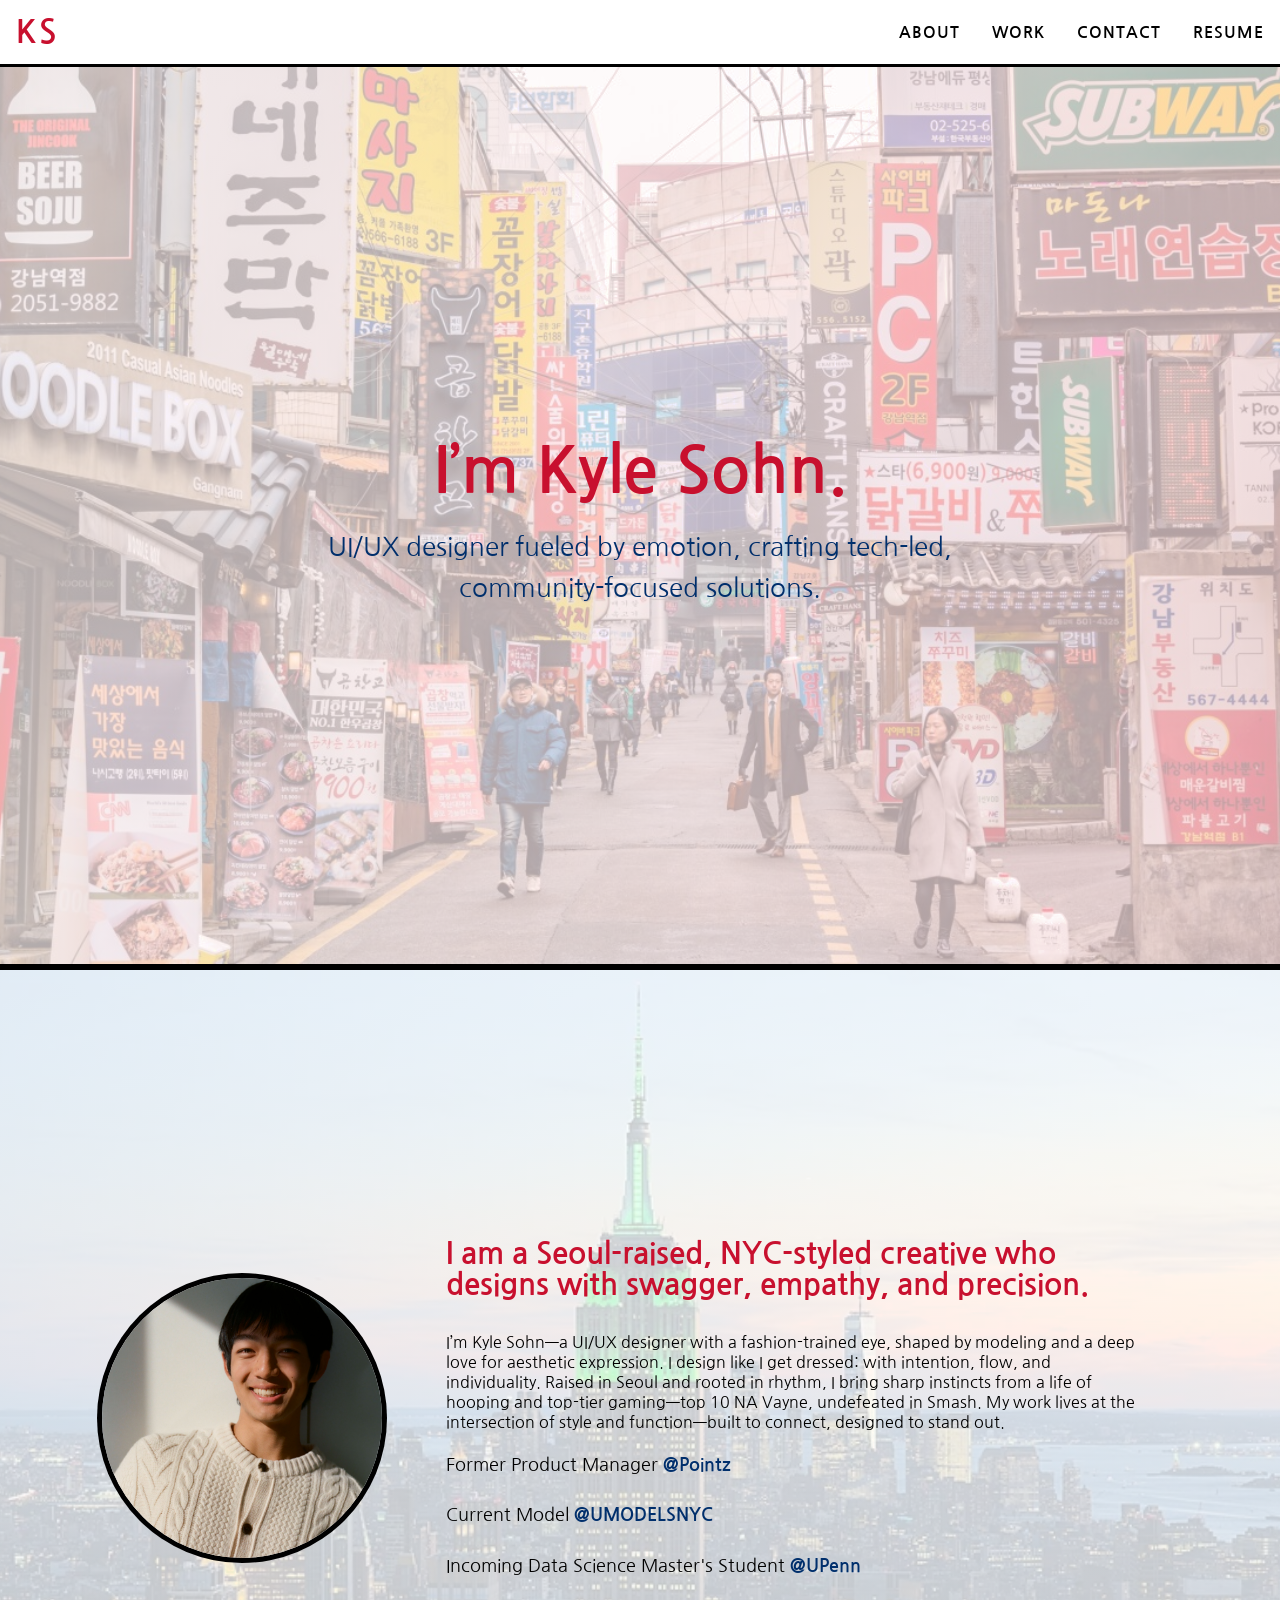
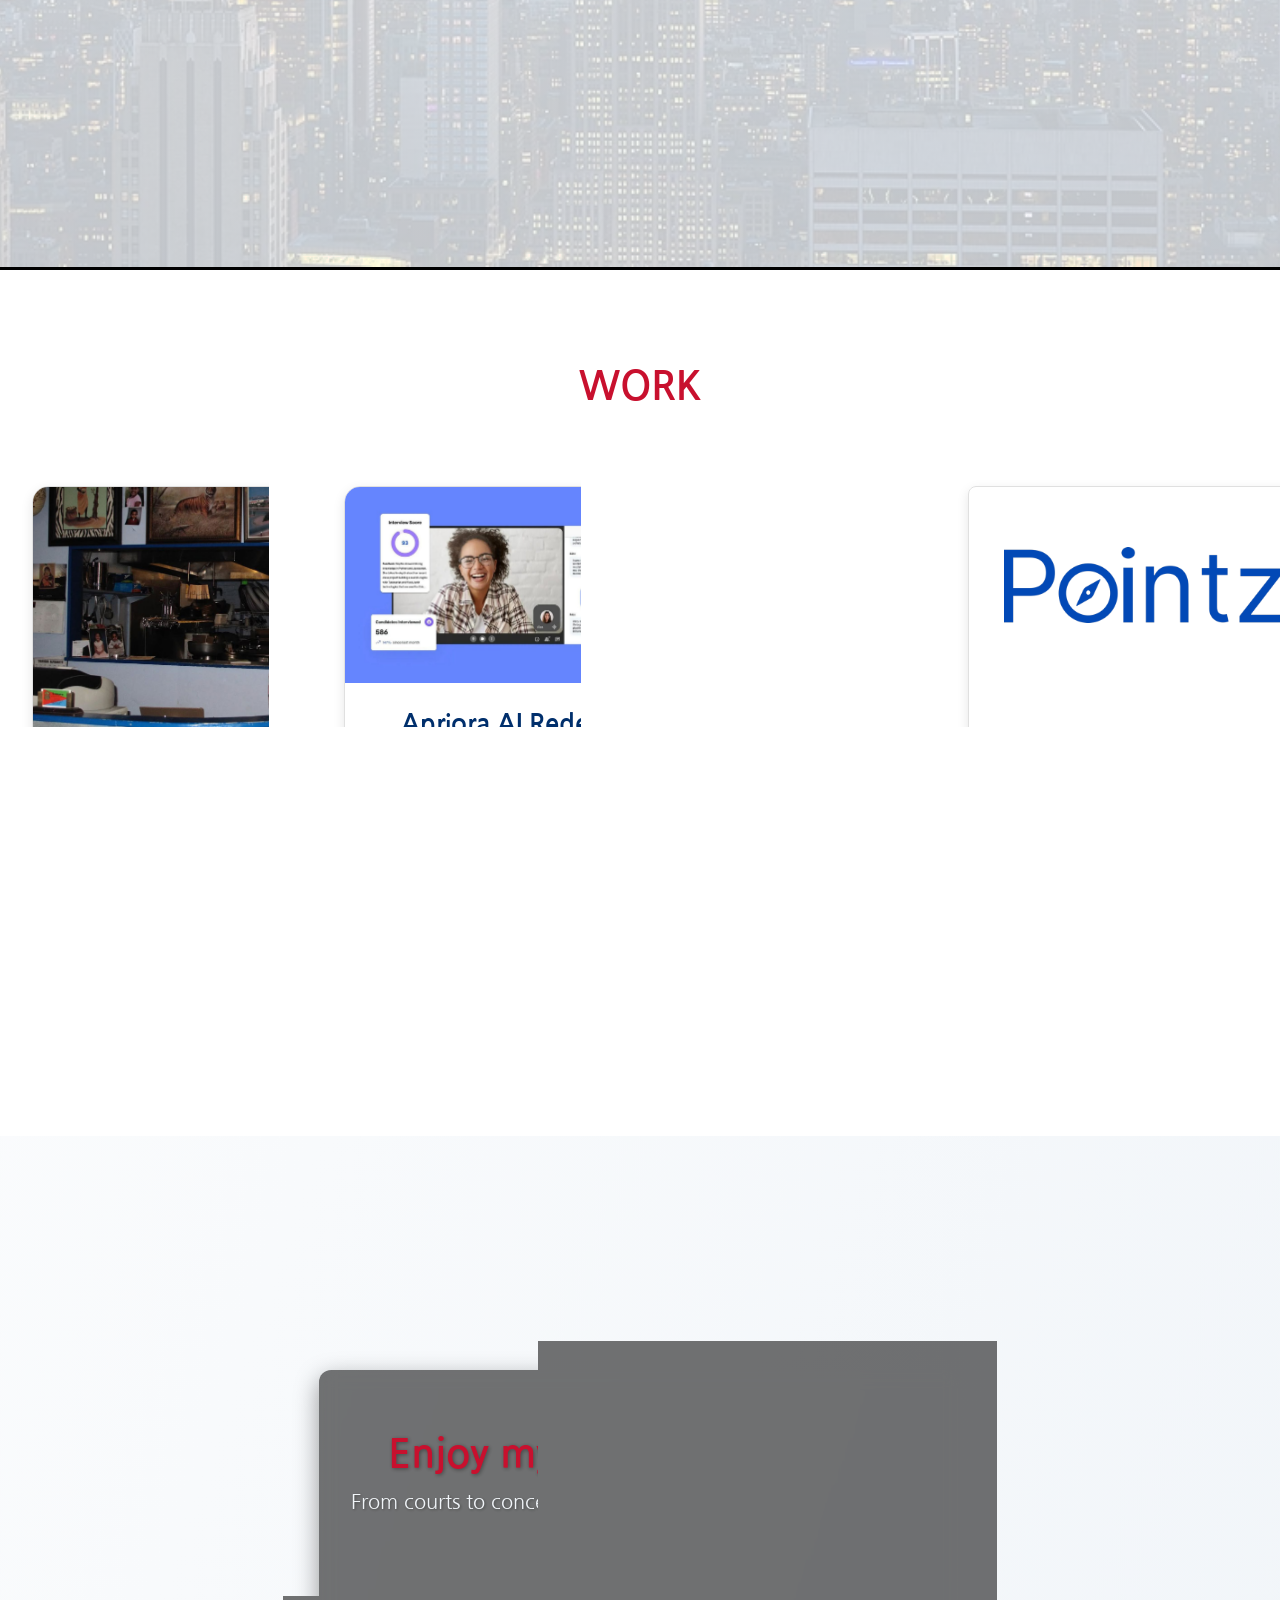
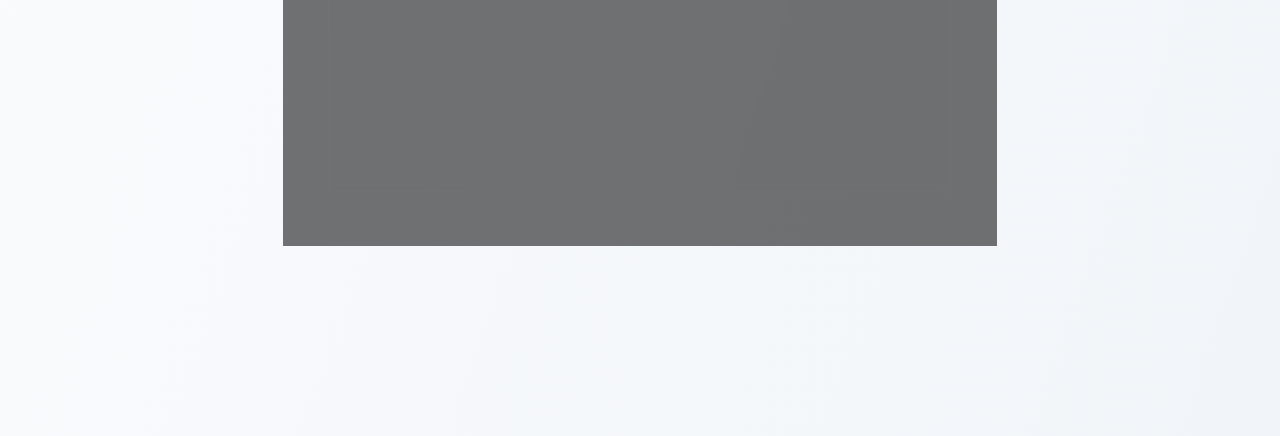
==== index.html @ 22156ba9 "Add files via upload" ====
<!DOCTYPE html>
<html lang="en">
<head>
  <meta charset="UTF-8" />
  <meta name="viewport" content="width=device-width, initial-scale=1.0"/>
  <title>Kyle Sohn Portfolio</title>
  <link href="https://fonts.googleapis.com/css2?family=Nanum+Gothic&display=swap" rel="stylesheet">
  <style>
    * {
      box-sizing: border-box;
      margin: 0;
      padding: 0;
    }

    body {
      font-family: 'Nanum Gothic', sans-serif;
      background: linear-gradient(to bottom right, #ffffff, #f1f5f9);
      color: #000;
      overflow-x: hidden;
    }

    html {
      scroll-behavior: smooth;
      scroll-snap-type: y proximity;
    }

    .hero, .bio {
      min-height: 100vh;
      scroll-snap-align: start;
    }

    .navbar {
      display: flex;
      justify-content: space-between;
      align-items: center;
      padding: 1rem;
      font-weight: bold;
      background: white;
      border-bottom: 3px solid black;
      position: sticky;
      top: 0;
      z-index: 10;
    }

    .nav-links {
      display: flex;
      flex-wrap: wrap;
      justify-content: flex-end;
    }

    .nav-links a {
      position: relative;
      margin-left: 2rem;
      text-decoration: none;
      color: black;
      font-size: 1rem;
      text-transform: uppercase;
      letter-spacing: 1px;
    }

.project-container {
  display: grid;
  grid-template-columns: repeat(auto-fit, minmax(250px, 1fr));
  gap: 2rem;
}


.project-card {
  width: 350px; 
}


    .nav-links a::after {
      content: "";
      position: absolute;
      left: 0;
      bottom: -4px;
      width: 0%;
      height: 2px;
      background: #c8102e;
      transition: width 0.3s ease;
    }

    .nav-links a:hover::after {
      width: 100%;
    }

.logo {
  font-size: 2rem;
  letter-spacing: 2px;
  color: #c8102e;
  text-decoration: none;
  position: relative;
}


.logo::after {
  content: "";
  position: absolute;
  left: 0;
  bottom: -4px;
  width: 0%;
  height: 2px;
  background: #c8102e;
  transition: width 0.3s ease;
}

.logo:hover::after {
  width: 100%;
}


    .hero {
      background: linear-gradient(to right, rgba(255,245,245,0.7), rgba(255,228,230,0.7)), url("homepage/seoul.jpeg") center/cover no-repeat;
      background-blend-mode: lighten;
      padding: 6rem 2rem 5rem;
      display: flex;
      justify-content: center;
      align-items: center;
      flex-direction: column;
      text-align: center;
      border-bottom: 3px solid #000;
    }

    .intro-text {
      max-width: 720px;
      animation: fadeInUp 1s ease forwards;
    }

    .intro-text h1 {
      font-size: 4rem;
      margin-bottom: 1.5rem;
      color: #c8102e;
      opacity: 0;
      animation: fadeIn 1s ease forwards;
    }

    .tagline {
      font-size: 1.6rem;
      line-height: 1.6;
      color: #002f6c;
      opacity: 0;
      animation: fadeIn 1.5s ease forwards;
      animation-delay: 0.5s;
      max-width: 800px;
      margin: 0 auto;
      text-align: center;
    }

    .bio {
      display: flex;
      align-items: center;
      justify-content: center;
      padding: 10rem 2rem;
      background: linear-gradient(to bottom, rgba(255,255,255,0.8), rgba(240,244,248,0.8)), url("homepage/nyc.jpg") center/cover no-repeat;
      background-blend-mode: lighten;
      border-top: 3px solid #000;
    }

    .about-container {
      display: flex;
      align-items: center;
      justify-content: flex-start;
      gap: 4rem;
      max-width: 1200px;
      margin-left: -2rem;
      flex-wrap: wrap;
    }

    .profile-photo {
      background: url("profilephoto.jpg") center/cover no-repeat;
      border-radius: 50%;
      width: 280px;
      height: 280px;
      box-shadow: 0 0 0 5px black;
      animation: float 3s ease-in-out infinite;
      flex-shrink: 0;
    }

    .about-text {
      max-width: 700px;
      flex: 1;
    }

    .subtitle {
      font-size: 1.9rem;
      font-weight: bold;
      margin-bottom: 2rem;
    }

    .bio-blurb {
      font-size: 1.15rem;
      line-height: 1.85;
      text-align: left;
    }

    .links {
      background: #0f172a;
      color: white;
      display: flex;
      gap: 3rem;
      padding: 3rem;
      font-weight: bold;
      justify-content: center;
      flex-wrap: wrap;
      font-size: 1rem;
      border-top: 4px solid #c8102e;
    }

    .links a {
      position: relative;
      color: #f1f5f9;
      text-decoration: none;
    }

    .links a::after {
      content: "";
      position: absolute;
      left: 0;
      bottom: -4px;
      width: 0%;
      height: 2px;
      background: #c8102e;
      transition: width 0.3s ease;
    }

    .links a:hover::after {
      width: 100%;
    }

.resume-section {
  padding: 5rem 2rem;
  background: #f7f9fc;
  border-top: 3px solid #c8102e;
  text-align: center;
}

.resume-container {
  display: flex;
  flex-direction: column;
  align-items: center;
  gap: 1.5rem;
  margin-top: 2rem;
}

.resume-preview {
  width: 90%;
  max-width: 800px;
  height: 900px;
  border: 2px solid #002f6c;
  border-radius: 8px;
  box-shadow: 0 4px 12px rgba(0,0,0,0.1);
}

.resume-download {
  background: #002f6c;
  color: white;
  font-weight: bold;
  padding: 0.75rem 1.5rem;
  border-radius: 6px;
  text-decoration: none;
  font-size: 1rem;
  box-shadow: 0 4px 10px rgba(0,0,0,0.1);
  transition: background 0.3s ease, transform 0.2s ease;
}

.resume-download:hover {
  background: #004080;
  transform: scale(1.05);
  cursor: pointer;
}

    .resume-section h2 {
      font-size: 2rem;
      margin-bottom: 2rem;
      color: #c8102e;
    }

    .resume-embed {
      width: 90%;
      height: 800px;
      border: none;
      box-shadow: 0 4px 8px rgba(0,0,0,0.1);
    }

    .work-section {
      padding: 5rem 2rem;
      background: #fff;
      border-top: 3px solid black;
      text-align: center;
    }

    .work-section h2 {
      font-size: 2.5rem;
      color: #c8102e;
      margin-bottom: 3rem;
    }

.project-card {
  max-width: 350px;
  margin: 2rem auto;
  background: #ffffffcc; 
  border-radius: 16px;
  overflow: hidden;
  box-shadow: 0 4px 12px rgba(0, 0, 0, 0.1);
  transition: transform 0.3s ease, box-shadow 0.3s ease;
  backdrop-filter: blur(10px);
  border: 1px solid #e0e0e0;
}

.project-card:hover {
  transform: scale(1.05);
  box-shadow: 0 12px 24px rgba(0, 0, 0, 0.2);
}

.project-card a {
  display: block;
  color: inherit;
  text-decoration: none;
}

.project-card img {
  width: 100%;
  height: auto;
  display: block;
}

.project-card .project-content {
  padding: 1.75rem 1.5rem;
  text-align: center;
}

.project-card h3 {
  font-size: 1.6rem;
  color: #002f6c;
  margin-bottom: 1rem;
  font-weight: 700;
}

.project-card p {
  font-size: 1.05rem;
  color: #333;
  line-height: 1.6;
}

    @media (max-width: 768px) {
      .navbar {
        flex-direction: column;
        align-items: center;
      }

      .nav-links {
        flex-direction: column;
        align-items: center;
        gap: 1rem;
        margin-top: 1rem;
      }

      .nav-links a {
        margin: 0;
      }

      .intro-text h1 {
        font-size: 2.75rem;
      }

      .tagline {
        font-size: 1.2rem;
      }

      .about-container {
        flex-direction: column;
        align-items: center;
        padding: 2rem;
      }

      .profile-photo {
        margin-bottom: 2rem;
      }

      .about-text, .subtitle, .bio-blurb {
        text-align: center;
      }
    }

    @keyframes fadeIn {
      to { opacity: 1; }
    }

    @keyframes fadeInUp {
      from { opacity: 0; transform: translateY(20px); }
      to { opacity: 1; transform: translateY(0); }
    }

    @keyframes float {
      0%, 100% { transform: translateY(0); }
      50% { transform: translateY(-10px); }
    }

    html {
  scroll-padding-top: 100px;
}

.work-section, .resume-section {
  padding-top: 6rem;
}

.contact-section {
  position: relative;
  height: 100vh;
  overflow: hidden;
  display: flex;
  align-items: center;
  justify-content: center;
}

.contact-bg {
  position: absolute;
  width: 100%;
  height: 100%;
  object-fit: cover;
  z-index: 0;
  filter: blur(10px) brightness(0.4) saturate(1.10);
  transform: scale(1.05);
}

.contact-overlay {
  background: rgba(0, 0, 0, 0.55); 
  padding: 4rem 2rem;
  text-align: center;
  color: white;
  backdrop-filter: blur(8px);
  border-radius: 12px;
  max-width: 900px;
  margin: auto;
  box-shadow: 0 8px 24px rgba(0,0,0,0.4);
}

.contact-overlay h2 {
  color: #c8102e;
  font-size: 2.5rem;
  margin-bottom: 1rem;
  text-shadow: 1px 1px 4px rgba(0, 0, 0, 0.4);
}

.contact-overlay p {
  font-size: 1.25rem;
  color: #f1f5f9;
  margin-bottom: 2rem;
  text-shadow: 1px 1px 3px rgba(0, 0, 0, 0.4);
}

.contact-icons {
  display: flex;
  justify-content: center;
  gap: 2rem;
  margin-top: 1rem;
}

.contact-icons a img {
  width: 40px;
  height: 40px;
  filter: drop-shadow(0 2px 3px rgba(0, 0, 0, 0.6));
  transition: transform 0.3s ease;
}

.contact-icons a img:hover {
  transform: scale(1.15);
}
  </style>
</head>
<body>

  <nav class="navbar">
    <a href="index.html" class="logo">KS</a>
    <div class="nav-links">
      <a href="index.html#about">ABOUT</a>
      <a href="index.html#work">WORK</a>
      <a href="index.html#contact">CONTACT</a>
      <a href="Sohn_Kyle_Resume.pdf" download>RESUME</a>
    </div>
  </nav>

  <section class="hero">
    <div class="intro-text">
      <h1>I’m Kyle Sohn.</h1>
      <p class="tagline">UI/UX designer fueled by emotion, crafting tech-led, community-focused solutions.</p>
    </div>
  </section>

  <section class="bio" id="about">
    <div class="about-container">
      <div class="profile-photo"></div>
      <div class="about-text">
<p class="subtitle" style="color: #c8102e;">
  I am a Seoul-raised, NYC-styled creative who designs with swagger, empathy, and precision.
</p>
        <p class="bio-blurb">
          <p tabindex="0" style="outline: none;"></p>
          I’m Kyle Sohn—a UI/UX designer with a fashion-trained eye, shaped by modeling and a deep love for aesthetic expression. I design like I get dressed: with intention, flow, and individuality. Raised in Seoul and rooted in rhythm, I bring sharp instincts from a life of hooping and top-tier gaming—top 10 NA Vayne, undefeated in Smash. My work lives at the intersection of style and function—built to connect, designed to stand out.
        </p>
<p class="bio-blurb" style="margin: 1rem 0;">Former Product Manager <strong style="color:#002f6c;">@Pointz</strong></p>
<p class="bio-blurb" style="margin: 1rem 0;">Current Model <strong style="color:#002f6c;">@UMODELSNYC</strong></p>
<p class="bio-blurb" style="margin: 1rem 0;">Incoming Data Science Master's Student <strong style="color:#002f6c;">@UPenn</strong></p>
      </div>
    </div>
  </section>

<section class="work-section" id="work">
  <h2>WORK</h2>

  <div class="project-container">
    <div class="project-card">
      <a href="responsiveredesign.html" target="_blank">
        <img src="responsiveredesign/Asmara Restaurant.jpg" alt="Nahum's Mom's Restaurant Website Redesign">
        <div class="project-content">
          <h3>Asmara Restaurant Redesign</h3>
          <p>A warm, responsive redesign of a local family-owned restaurant's website with accessibility and storytelling at the core.</p>
        </div>
      </a>
    </div>

    <div class="project-card">
      <a href="iterativeredesignfinalportfol.html" target="_blank">
        <img src="apriora-redesign-main/apriorabackground.jpg" alt="Apriora AI Redesign Case Study">
        <div class="project-content">
          <h3>Apriora AI Redesign</h3>
          <p>A modern, recruiter-focused redesign of an AI interview platform, blending clarity, trust, and emotional warmth through thoughtful iteration.</p>
        </div>
      </a>
    </div>

    <div class="project-card">
      <a href="usermindscapes.html" target="_blank">
        <img src="personasandstoryboarding/cutecartoon.jpg" alt="User Mindscapes">
        <div class="project-content">
          <h3>User Mindscapes</h3>
          <p>Instead of crafting wireframes, we explore the thoughts, emotions, and behaviors that shape self-checkout experiences. These “mindscapes” reveal not just what users do, but why.</p>
        </div>
      </a>
    </div>

<div class="project-card" style="overflow: hidden; border-radius: 8px;">
  <a href="pointz.html" target="_blank" style="text-decoration: none; color: inherit;">
    <img
      src="pointz/pointz3.png"
      alt="Pointz"
      style="
        display: block;
        width: 80%;
        height: auto;
        object-fit: contain;
        margin: 60px auto 0;  
      "
    >
    <div
      class="project-content"
      style="
        padding: 1.5rem 1rem 1rem;
      "
    >
      <h3 style="margin-top: 5rem;">Redesigning Pointz’s Homepage</h3>
      <p>A Figma homescreen mockup earned me a PM role —and refocused Pointz’s homepage on what matters: safe, fast, and favorite routes.</p>
    </div>
  </a>
</div>

</section>


  

<section class="contact-section" id="contact">
  <video autoplay muted loop playsinline class="contact-bg">
    <source src="homepage/hoopingvideo.MOV" type="video/mp4" />
    Your browser does not support the video tag.
  </video>
  <div class="contact-overlay">
    <h2>Enjoy my work? Hit me up!</h2>

    <p class="contact-tagline">From courts to concepts—let’s create something unforgettable.

      <p class = "contact-tagline">Instagram: @ksohn1</p>
      <p class = "contact-tagline">Email: kylethesohn@gmail.com</p>
<p class = "contact-tagline">Phone number: 401-465-4722</p>

      

      
    </p>
    <div class="contact-icons">
      <a href="https://www.instagram.com/ksohn1/tagged/" target="_blank">
        <img src="https://cdn-icons-png.flaticon.com/512/1384/1384063.png" alt="Instagram" />
      </a>
      <a href="https://github.com/curruy123" target="_blank">
        <img src="https://cdn-icons-png.flaticon.com/512/733/733553.png" alt="GitHub" />
      </a>
      <a href="https://www.linkedin.com/in/kyle-sohn/" target="_blank">
        <img src="https://cdn-icons-png.flaticon.com/512/174/174857.png" alt="LinkedIn" />
      </a>
      <!-- New email button -->
      <a href="mailto:kylethesohn@gmail.com" title="Email me">
        <img src="https://cdn-icons-png.flaticon.com/512/281/281769.png" alt="Email" />
      </a>
    </div>
  </div>
</section>

<script>
  document.addEventListener("DOMContentLoaded", function () {
    const hash = window.location.hash;
    if (hash) {
      const target = document.querySelector(hash);
      if (target) {
        setTimeout(() => {
          target.scrollIntoView({ behavior: "smooth" });
        }, 100);
      }
    }
  });
</script>


</body>
</html>
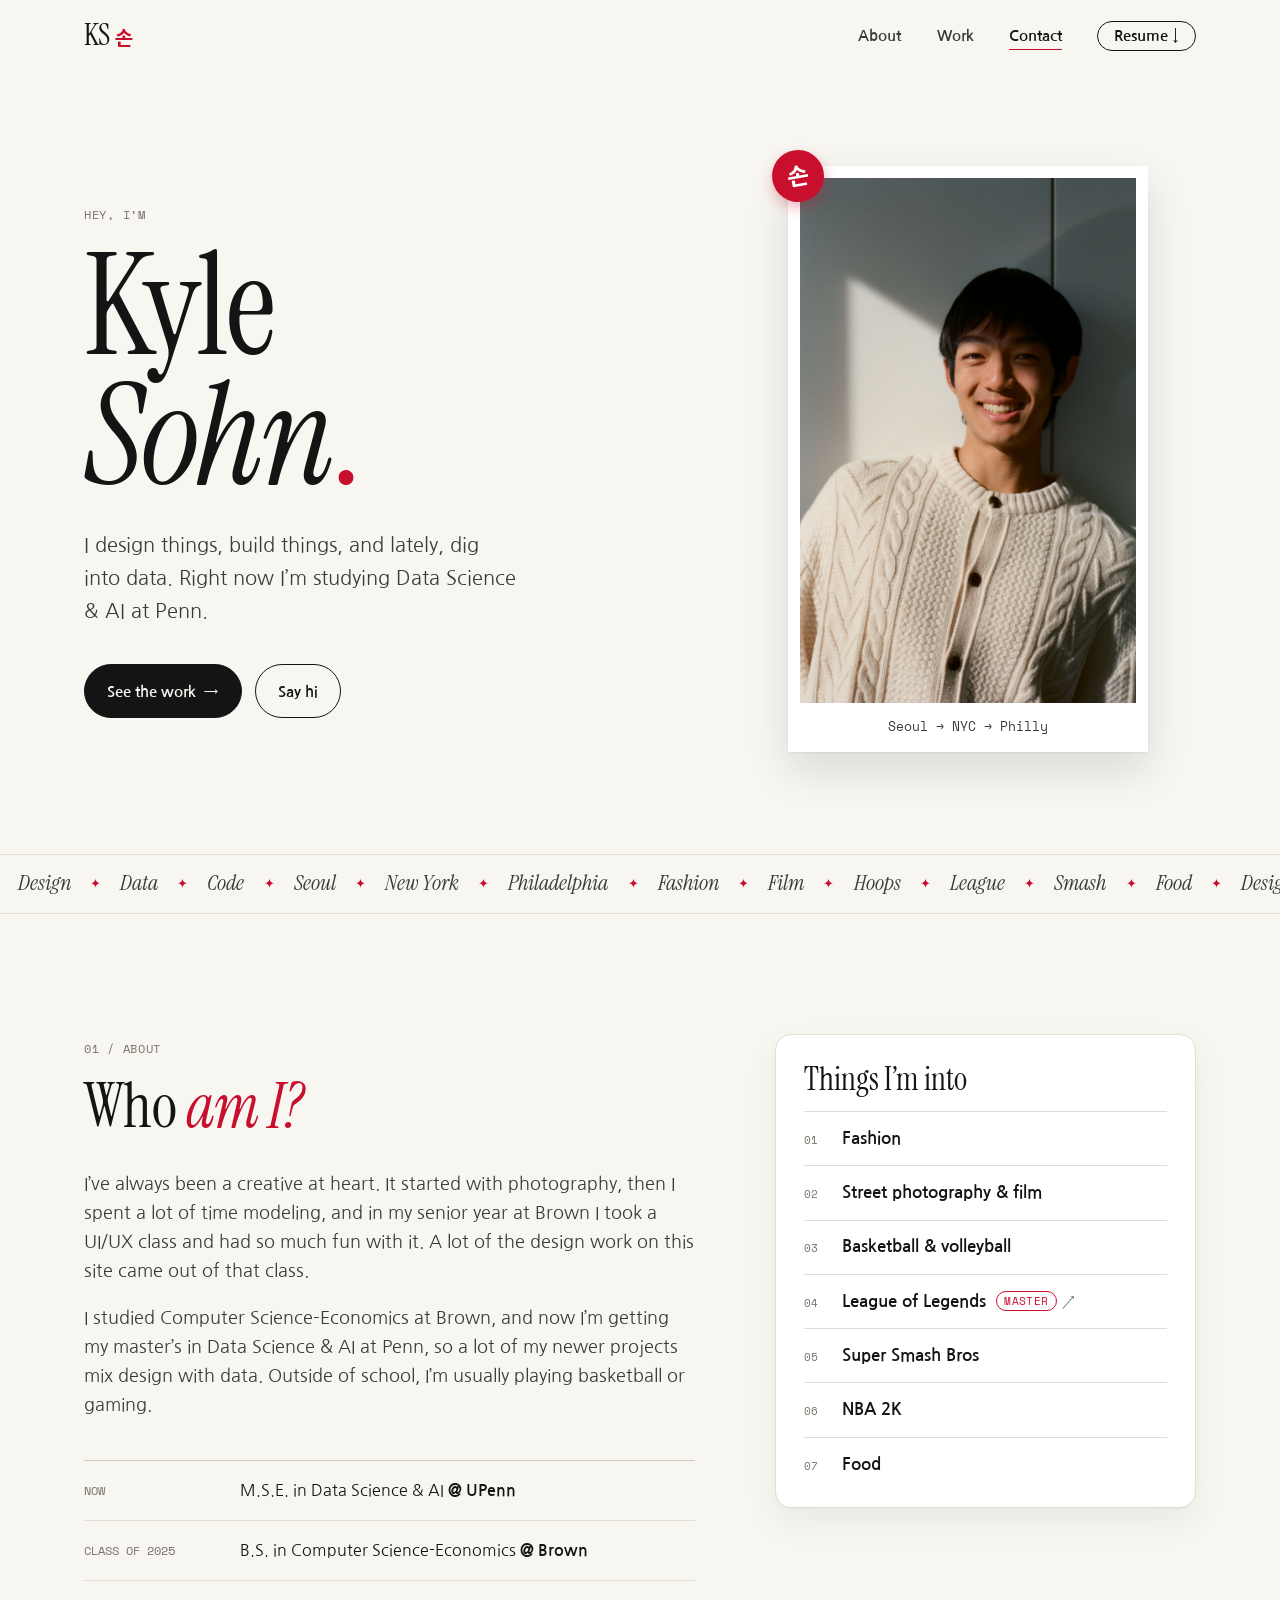
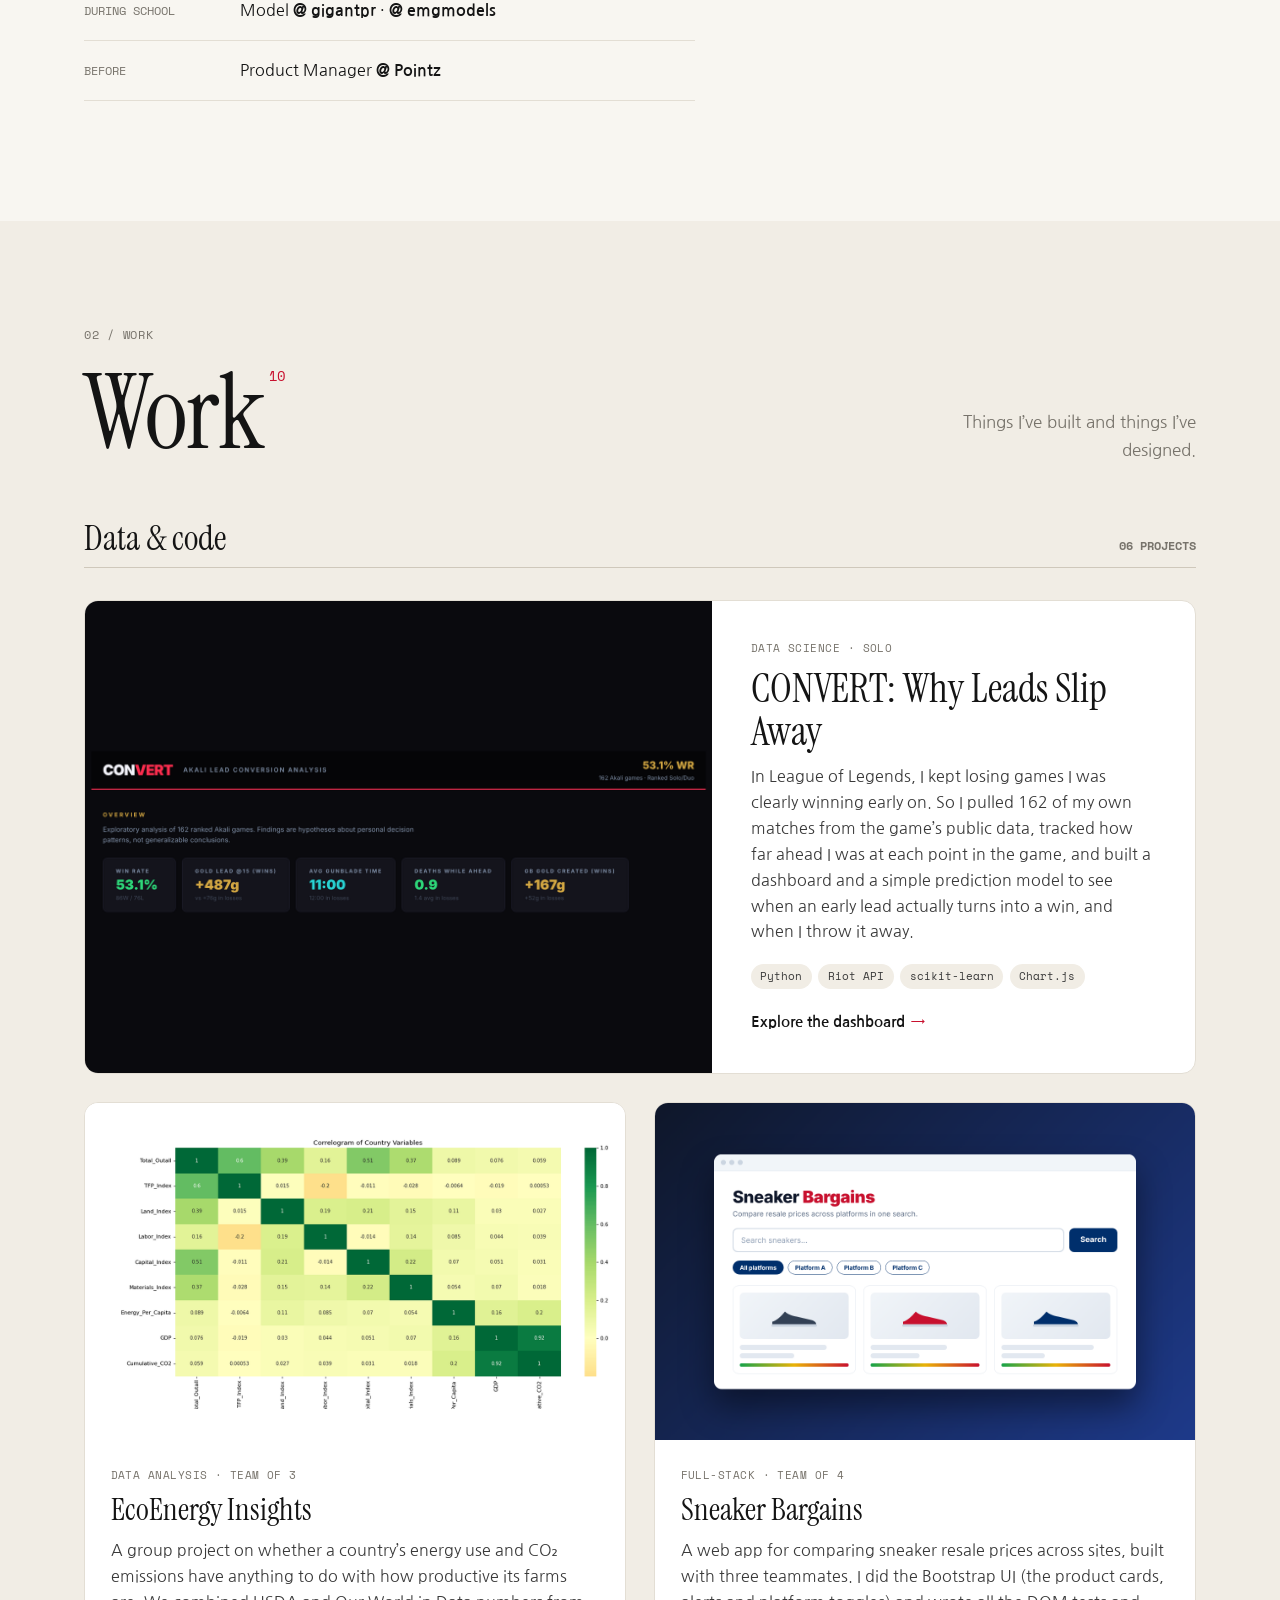
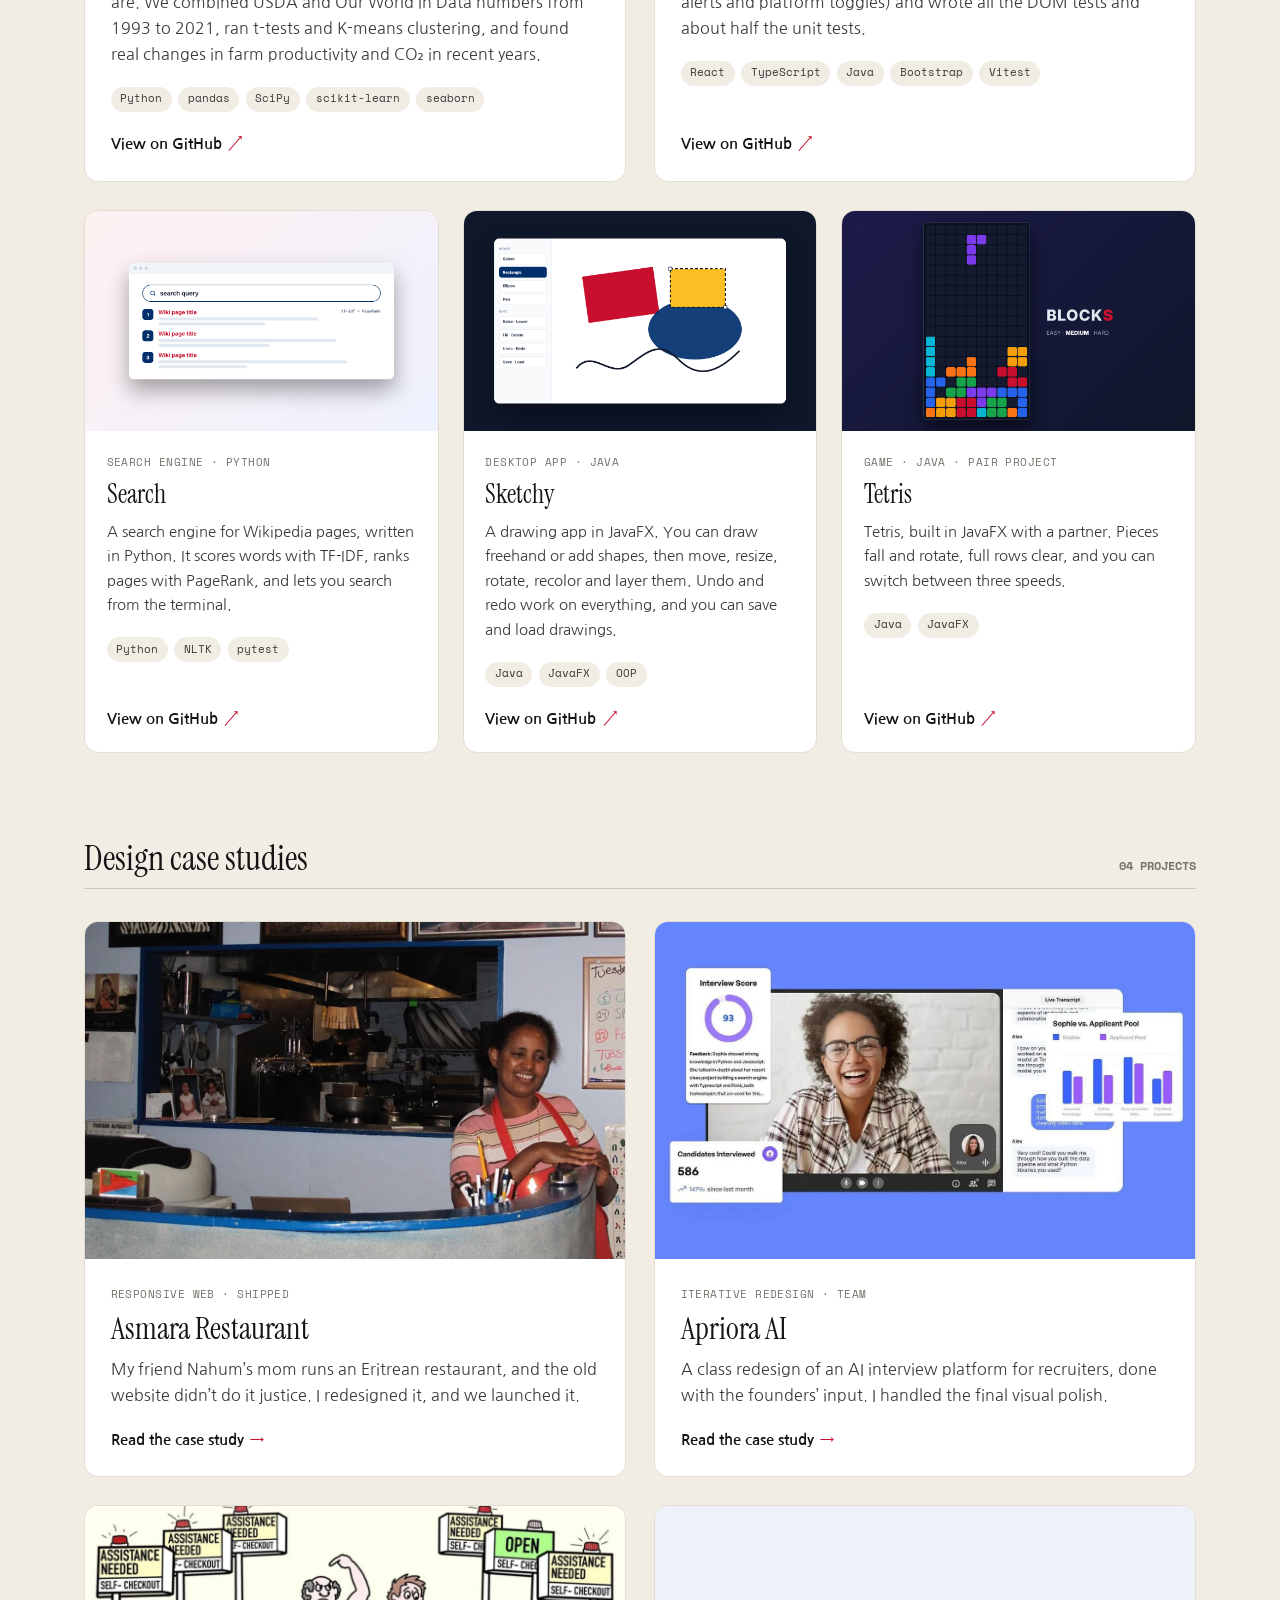
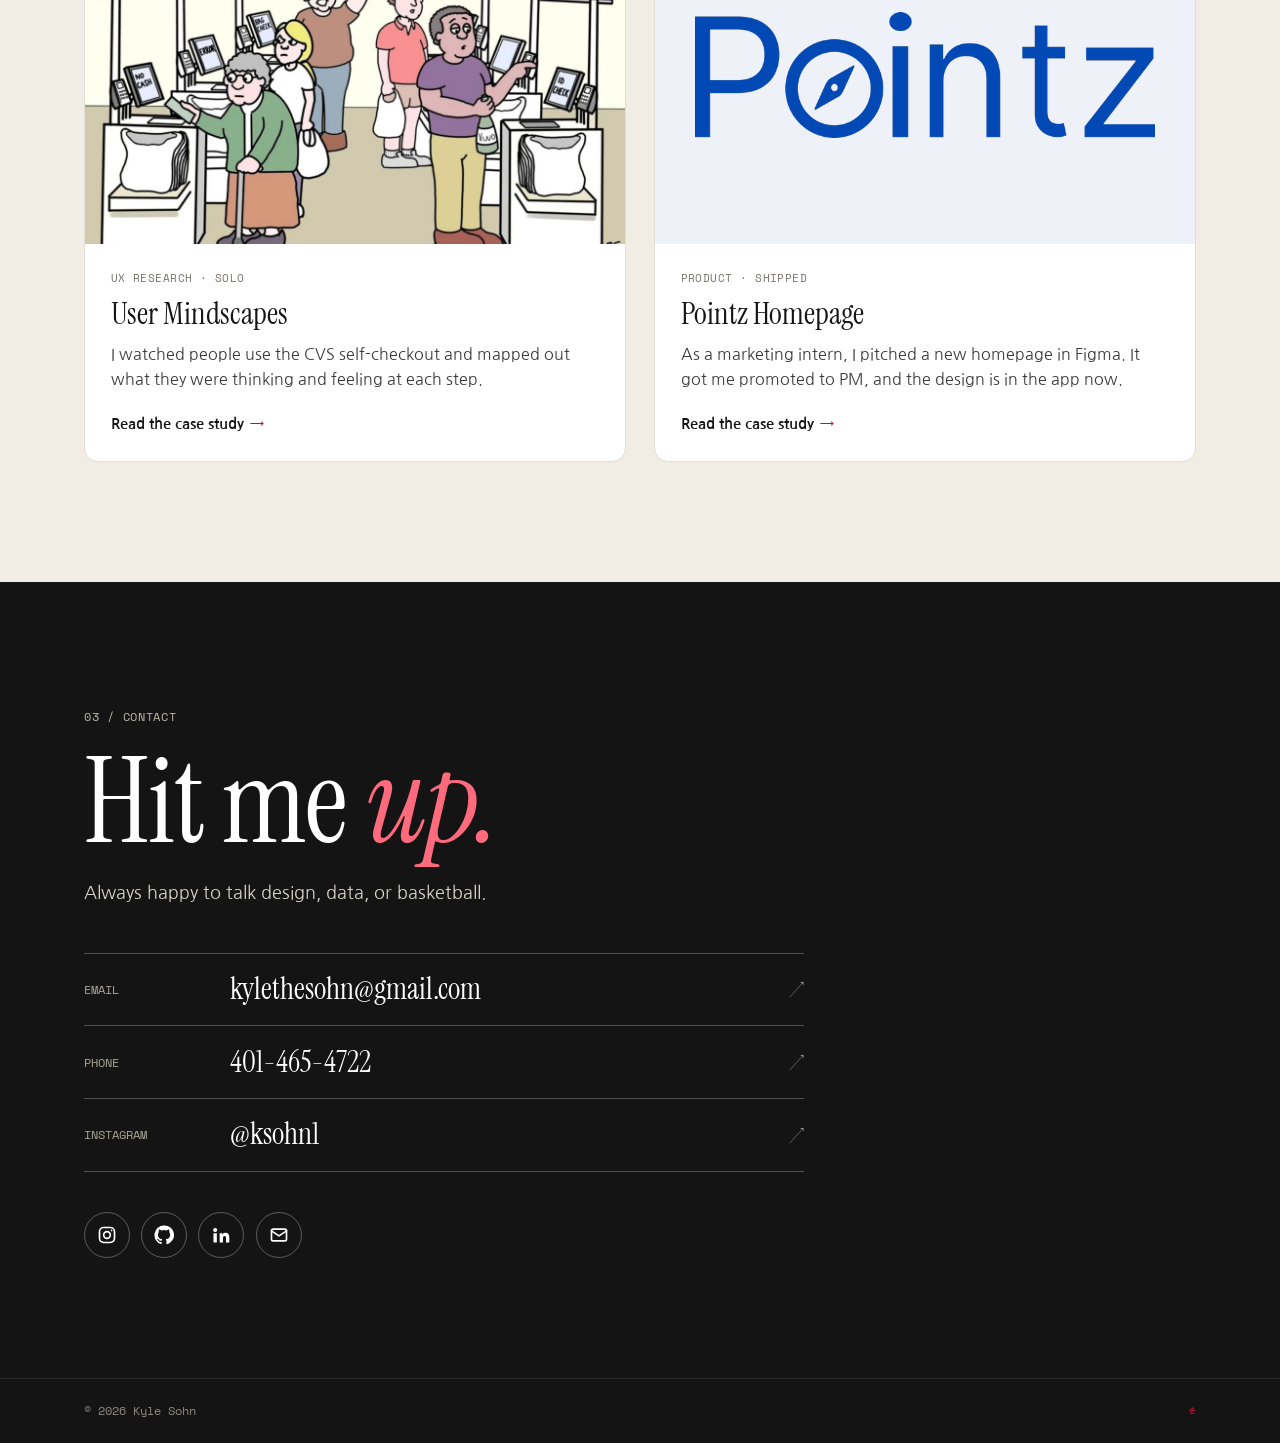
==== commit 6e2b2192: "Redesign portfolio" ====
--- a/index.html
+++ b/index.html
@@ -2,624 +2,315 @@
 <html lang="en">
 <head>
   <meta charset="UTF-8" />
-  <meta name="viewport" content="width=device-width, initial-scale=1.0"/>
-  <title>Kyle Sohn Portfolio</title>
-  <link href="https://fonts.googleapis.com/css2?family=Nanum+Gothic&display=swap" rel="stylesheet">
-  <style>
-    * {
-      box-sizing: border-box;
-      margin: 0;
-      padding: 0;
-    }
-
-    body {
-      font-family: 'Nanum Gothic', sans-serif;
-      background: linear-gradient(to bottom right, #ffffff, #f1f5f9);
-      color: #000;
-      overflow-x: hidden;
-    }
-
-    html {
-      scroll-behavior: smooth;
-      scroll-snap-type: y proximity;
-    }
-
-    .hero, .bio {
-      min-height: 100vh;
-      scroll-snap-align: start;
-    }
-
-    .navbar {
-      display: flex;
-      justify-content: space-between;
-      align-items: center;
-      padding: 1rem;
-      font-weight: bold;
-      background: white;
-      border-bottom: 3px solid black;
-      position: sticky;
-      top: 0;
-      z-index: 10;
-    }
-
-    .nav-links {
-      display: flex;
-      flex-wrap: wrap;
-      justify-content: flex-end;
-    }
-
-    .nav-links a {
-      position: relative;
-      margin-left: 2rem;
-      text-decoration: none;
-      color: black;
-      font-size: 1rem;
-      text-transform: uppercase;
-      letter-spacing: 1px;
-    }
-
-.project-container {
-  display: grid;
-  grid-template-columns: repeat(auto-fit, minmax(250px, 1fr));
-  gap: 2rem;
-}
-
-
-.project-card {
-  width: 350px; 
-}
-
-
-    .nav-links a::after {
-      content: "";
-      position: absolute;
-      left: 0;
-      bottom: -4px;
-      width: 0%;
-      height: 2px;
-      background: #c8102e;
-      transition: width 0.3s ease;
-    }
-
-    .nav-links a:hover::after {
-      width: 100%;
-    }
-
-.logo {
-  font-size: 2rem;
-  letter-spacing: 2px;
-  color: #c8102e;
-  text-decoration: none;
-  position: relative;
-}
-
-
-.logo::after {
-  content: "";
-  position: absolute;
-  left: 0;
-  bottom: -4px;
-  width: 0%;
-  height: 2px;
-  background: #c8102e;
-  transition: width 0.3s ease;
-}
-
-.logo:hover::after {
-  width: 100%;
-}
-
-
-    .hero {
-      background: linear-gradient(to right, rgba(255,245,245,0.7), rgba(255,228,230,0.7)), url("homepage/seoul.jpeg") center/cover no-repeat;
-      background-blend-mode: lighten;
-      padding: 6rem 2rem 5rem;
-      display: flex;
-      justify-content: center;
-      align-items: center;
-      flex-direction: column;
-      text-align: center;
-      border-bottom: 3px solid #000;
-    }
-
-    .intro-text {
-      max-width: 720px;
-      animation: fadeInUp 1s ease forwards;
-    }
-
-    .intro-text h1 {
-      font-size: 4rem;
-      margin-bottom: 1.5rem;
-      color: #c8102e;
-      opacity: 0;
-      animation: fadeIn 1s ease forwards;
-    }
-
-    .tagline {
-      font-size: 1.6rem;
-      line-height: 1.6;
-      color: #002f6c;
-      opacity: 0;
-      animation: fadeIn 1.5s ease forwards;
-      animation-delay: 0.5s;
-      max-width: 800px;
-      margin: 0 auto;
-      text-align: center;
-    }
-
-    .bio {
-      display: flex;
-      align-items: center;
-      justify-content: center;
-      padding: 10rem 2rem;
-      background: linear-gradient(to bottom, rgba(255,255,255,0.8), rgba(240,244,248,0.8)), url("homepage/nyc.jpg") center/cover no-repeat;
-      background-blend-mode: lighten;
-      border-top: 3px solid #000;
-    }
-
-    .about-container {
-      display: flex;
-      align-items: center;
-      justify-content: flex-start;
-      gap: 4rem;
-      max-width: 1200px;
-      margin-left: -2rem;
-      flex-wrap: wrap;
-    }
-
-    .profile-photo {
-      background: url("profilephoto.jpg") center/cover no-repeat;
-      border-radius: 50%;
-      width: 280px;
-      height: 280px;
-      box-shadow: 0 0 0 5px black;
-      animation: float 3s ease-in-out infinite;
-      flex-shrink: 0;
-    }
-
-    .about-text {
-      max-width: 700px;
-      flex: 1;
-    }
-
-    .subtitle {
-      font-size: 1.9rem;
-      font-weight: bold;
-      margin-bottom: 2rem;
-    }
-
-    .bio-blurb {
-      font-size: 1.15rem;
-      line-height: 1.85;
-      text-align: left;
-    }
-
-    .links {
-      background: #0f172a;
-      color: white;
-      display: flex;
-      gap: 3rem;
-      padding: 3rem;
-      font-weight: bold;
-      justify-content: center;
-      flex-wrap: wrap;
-      font-size: 1rem;
-      border-top: 4px solid #c8102e;
-    }
-
-    .links a {
-      position: relative;
-      color: #f1f5f9;
-      text-decoration: none;
-    }
-
-    .links a::after {
-      content: "";
-      position: absolute;
-      left: 0;
-      bottom: -4px;
-      width: 0%;
-      height: 2px;
-      background: #c8102e;
-      transition: width 0.3s ease;
-    }
-
-    .links a:hover::after {
-      width: 100%;
-    }
-
-.resume-section {
-  padding: 5rem 2rem;
-  background: #f7f9fc;
-  border-top: 3px solid #c8102e;
-  text-align: center;
-}
-
-.resume-container {
-  display: flex;
-  flex-direction: column;
-  align-items: center;
-  gap: 1.5rem;
-  margin-top: 2rem;
-}
-
-.resume-preview {
-  width: 90%;
-  max-width: 800px;
-  height: 900px;
-  border: 2px solid #002f6c;
-  border-radius: 8px;
-  box-shadow: 0 4px 12px rgba(0,0,0,0.1);
-}
-
-.resume-download {
-  background: #002f6c;
-  color: white;
-  font-weight: bold;
-  padding: 0.75rem 1.5rem;
-  border-radius: 6px;
-  text-decoration: none;
-  font-size: 1rem;
-  box-shadow: 0 4px 10px rgba(0,0,0,0.1);
-  transition: background 0.3s ease, transform 0.2s ease;
-}
-
-.resume-download:hover {
-  background: #004080;
-  transform: scale(1.05);
-  cursor: pointer;
-}
-
-    .resume-section h2 {
-      font-size: 2rem;
-      margin-bottom: 2rem;
-      color: #c8102e;
-    }
-
-    .resume-embed {
-      width: 90%;
-      height: 800px;
-      border: none;
-      box-shadow: 0 4px 8px rgba(0,0,0,0.1);
-    }
-
-    .work-section {
-      padding: 5rem 2rem;
-      background: #fff;
-      border-top: 3px solid black;
-      text-align: center;
-    }
-
-    .work-section h2 {
-      font-size: 2.5rem;
-      color: #c8102e;
-      margin-bottom: 3rem;
-    }
-
-.project-card {
-  max-width: 350px;
-  margin: 2rem auto;
-  background: #ffffffcc; 
-  border-radius: 16px;
-  overflow: hidden;
-  box-shadow: 0 4px 12px rgba(0, 0, 0, 0.1);
-  transition: transform 0.3s ease, box-shadow 0.3s ease;
-  backdrop-filter: blur(10px);
-  border: 1px solid #e0e0e0;
-}
-
-.project-card:hover {
-  transform: scale(1.05);
-  box-shadow: 0 12px 24px rgba(0, 0, 0, 0.2);
-}
-
-.project-card a {
-  display: block;
-  color: inherit;
-  text-decoration: none;
-}
-
-.project-card img {
-  width: 100%;
-  height: auto;
-  display: block;
-}
-
-.project-card .project-content {
-  padding: 1.75rem 1.5rem;
-  text-align: center;
-}
-
-.project-card h3 {
-  font-size: 1.6rem;
-  color: #002f6c;
-  margin-bottom: 1rem;
-  font-weight: 700;
-}
-
-.project-card p {
-  font-size: 1.05rem;
-  color: #333;
-  line-height: 1.6;
-}
-
-    @media (max-width: 768px) {
-      .navbar {
-        flex-direction: column;
-        align-items: center;
-      }
-
-      .nav-links {
-        flex-direction: column;
-        align-items: center;
-        gap: 1rem;
-        margin-top: 1rem;
-      }
-
-      .nav-links a {
-        margin: 0;
-      }
-
-      .intro-text h1 {
-        font-size: 2.75rem;
-      }
-
-      .tagline {
-        font-size: 1.2rem;
-      }
-
-      .about-container {
-        flex-direction: column;
-        align-items: center;
-        padding: 2rem;
-      }
-
-      .profile-photo {
-        margin-bottom: 2rem;
-      }
-
-      .about-text, .subtitle, .bio-blurb {
-        text-align: center;
-      }
-    }
-
-    @keyframes fadeIn {
-      to { opacity: 1; }
-    }
-
-    @keyframes fadeInUp {
-      from { opacity: 0; transform: translateY(20px); }
-      to { opacity: 1; transform: translateY(0); }
-    }
-
-    @keyframes float {
-      0%, 100% { transform: translateY(0); }
-      50% { transform: translateY(-10px); }
-    }
-
-    html {
-  scroll-padding-top: 100px;
-}
-
-.work-section, .resume-section {
-  padding-top: 6rem;
-}
-
-.contact-section {
-  position: relative;
-  height: 100vh;
-  overflow: hidden;
-  display: flex;
-  align-items: center;
-  justify-content: center;
-}
-
-.contact-bg {
-  position: absolute;
-  width: 100%;
-  height: 100%;
-  object-fit: cover;
-  z-index: 0;
-  filter: blur(10px) brightness(0.4) saturate(1.10);
-  transform: scale(1.05);
-}
-
-.contact-overlay {
-  background: rgba(0, 0, 0, 0.55); 
-  padding: 4rem 2rem;
-  text-align: center;
-  color: white;
-  backdrop-filter: blur(8px);
-  border-radius: 12px;
-  max-width: 900px;
-  margin: auto;
-  box-shadow: 0 8px 24px rgba(0,0,0,0.4);
-}
-
-.contact-overlay h2 {
-  color: #c8102e;
-  font-size: 2.5rem;
-  margin-bottom: 1rem;
-  text-shadow: 1px 1px 4px rgba(0, 0, 0, 0.4);
-}
-
-.contact-overlay p {
-  font-size: 1.25rem;
-  color: #f1f5f9;
-  margin-bottom: 2rem;
-  text-shadow: 1px 1px 3px rgba(0, 0, 0, 0.4);
-}
-
-.contact-icons {
-  display: flex;
-  justify-content: center;
-  gap: 2rem;
-  margin-top: 1rem;
-}
-
-.contact-icons a img {
-  width: 40px;
-  height: 40px;
-  filter: drop-shadow(0 2px 3px rgba(0, 0, 0, 0.6));
-  transition: transform 0.3s ease;
-}
-
-.contact-icons a img:hover {
-  transform: scale(1.15);
-}
-  </style>
+  <meta name="viewport" content="width=device-width, initial-scale=1.0" />
+  <title>Kyle Sohn</title>
+  <meta name="description" content="Kyle Sohn: design, data and code. From Seoul and New York, studying Data Science &amp; AI at Penn." />
+  <link rel="preconnect" href="https://fonts.googleapis.com">
+  <link rel="preconnect" href="https://fonts.gstatic.com" crossorigin>
+  <link href="https://fonts.googleapis.com/css2?family=Instrument+Serif:ital@0;1&family=Nanum+Gothic:wght@400;700;800&family=Space+Mono:wght@400;700&display=swap" rel="stylesheet">
+  <link rel="stylesheet" href="site.css">
 </head>
 <body>
-
-  <nav class="navbar">
-    <a href="index.html" class="logo">KS</a>
-    <div class="nav-links">
-      <a href="index.html#about">ABOUT</a>
-      <a href="index.html#work">WORK</a>
-      <a href="index.html#contact">CONTACT</a>
-      <a href="Sohn_Kyle_Resume.pdf" download>RESUME</a>
+  <a href="#main" class="skip-link">Skip to content</a>
+
+  <header class="navbar" id="navbar">
+    <div class="container">
+      <a href="index.html" class="logo" aria-label="Kyle Sohn, home">KS<span class="hangul" aria-hidden="true">손</span></a>
+      <button class="menu-toggle" id="menuToggle" aria-label="Open menu" aria-expanded="false" aria-controls="navLinks"><span></span></button>
+      <nav aria-label="Primary">
+        <ul class="nav-links" id="navLinks">
+          <li><a href="#about">About</a></li>
+          <li><a href="#work">Work</a></li>
+          <li><a href="#contact">Contact</a></li>
+          <li><a href="Sohn_Kyle_Resume.pdf" class="nav-cta" download>Resume ↓</a></li>
+        </ul>
+      </nav>
     </div>
-  </nav>
-
-  <section class="hero">
-    <div class="intro-text">
-      <h1>I’m Kyle Sohn.</h1>
-      <p class="tagline">UI/UX designer fueled by emotion, crafting tech-led, community-focused solutions.</p>
+  </header>
+
+  <main id="main">
+
+    <section class="hero">
+      <div class="container hero-grid">
+        <div class="hero-copy">
+          <span class="mono-label reveal-1">Hey, I’m</span>
+          <h1 class="hero-name reveal-1"><span>Kyle</span><span>Sohn<em aria-hidden="true">.</em></span></h1>
+          <p class="hero-line reveal-2">I design things, build things, and lately, dig into data. Right now I’m studying Data Science &amp; AI at Penn.</p>
+          <div class="hero-actions reveal-3">
+            <a href="#work" class="btn btn-primary">See the work <span aria-hidden="true">→</span></a>
+            <a href="#contact" class="btn btn-ghost">Say hi</a>
+          </div>
+        </div>
+        <figure class="polaroid reveal-2">
+          <img src="profilephoto.jpg" alt="Kyle Sohn" width="420" height="525">
+          <figcaption>Seoul → NYC → Philly</figcaption>
+          <span class="sticker sticker-red" aria-hidden="true">손</span>
+        </figure>
+      </div>
+    </section>
+
+    <div class="ticker" aria-hidden="true">
+      <div class="ticker-track"><span>Design</span><i aria-hidden="true">✦</i><span>Data</span><i aria-hidden="true">✦</i><span>Code</span><i aria-hidden="true">✦</i><span>Seoul</span><i aria-hidden="true">✦</i><span>New York</span><i aria-hidden="true">✦</i><span>Philadelphia</span><i aria-hidden="true">✦</i><span>Fashion</span><i aria-hidden="true">✦</i><span>Film</span><i aria-hidden="true">✦</i><span>Hoops</span><i aria-hidden="true">✦</i><span>League</span><i aria-hidden="true">✦</i><span>Smash</span><i aria-hidden="true">✦</i><span>Food</span><i aria-hidden="true">✦</i><span>Design</span><i aria-hidden="true">✦</i><span>Data</span><i aria-hidden="true">✦</i><span>Code</span><i aria-hidden="true">✦</i><span>Seoul</span><i aria-hidden="true">✦</i><span>New York</span><i aria-hidden="true">✦</i><span>Philadelphia</span><i aria-hidden="true">✦</i><span>Fashion</span><i aria-hidden="true">✦</i><span>Film</span><i aria-hidden="true">✦</i><span>Hoops</span><i aria-hidden="true">✦</i><span>League</span><i aria-hidden="true">✦</i><span>Smash</span><i aria-hidden="true">✦</i><span>Food</span><i aria-hidden="true">✦</i></div>
     </div>
-  </section>
-
-  <section class="bio" id="about">
-    <div class="about-container">
-      <div class="profile-photo"></div>
-      <div class="about-text">
-<p class="subtitle" style="color: #c8102e;">
-  I am a Seoul-raised, NYC-styled creative who designs with swagger, empathy, and precision.
-</p>
-        <p class="bio-blurb">
-          <p tabindex="0" style="outline: none;"></p>
-          I’m Kyle Sohn—a UI/UX designer with a fashion-trained eye, shaped by modeling and a deep love for aesthetic expression. I design like I get dressed: with intention, flow, and individuality. Raised in Seoul and rooted in rhythm, I bring sharp instincts from a life of hooping and top-tier gaming—top 10 NA Vayne, undefeated in Smash. My work lives at the intersection of style and function—built to connect, designed to stand out.
-        </p>
-<p class="bio-blurb" style="margin: 1rem 0;">Former Product Manager <strong style="color:#002f6c;">@Pointz</strong></p>
-<p class="bio-blurb" style="margin: 1rem 0;">Current Model <strong style="color:#002f6c;">@UMODELSNYC</strong></p>
-<p class="bio-blurb" style="margin: 1rem 0;">Incoming Data Science Master's Student <strong style="color:#002f6c;">@UPenn</strong></p>
+
+    <section class="about" id="about">
+      <div class="container about-grid">
+        <div class="about-text">
+          <span class="mono-label">01 / About</span>
+          <h2 class="display">Who <em>am I?</em></h2>
+          <p>I’ve always been a creative at heart. It started with photography, then I spent a lot of time modeling, and in my senior year at Brown I took a UI/UX class and had so much fun with it. A lot of the design work on this site came out of that class.</p>
+          <p>I studied Computer Science-Economics at Brown, and now I’m getting my master’s in Data Science &amp; AI at Penn, so a lot of my newer projects mix design with data. Outside of school, I’m usually playing basketball or gaming.</p>
+
+          <ul class="timeline">
+            <li><span class="when">Now</span><span>M.S.E. in Data Science &amp; AI <strong>@ UPenn</strong></span></li>
+            <li><span class="when">Class of 2025</span><span>B.S. in Computer Science-Economics <strong>@ Brown</strong></span></li>
+            <li><span class="when">During school</span><span>Model <strong>@ gigantpr</strong> · <strong>@ emgmodels</strong></span></li>
+            <li><span class="when">Before</span><span>Product Manager <strong>@ Pointz</strong></span></li>
+          </ul>
+        </div>
+
+        <aside class="interests" aria-labelledby="interestsTitle">
+          <h3 id="interestsTitle">Things I’m into</h3>
+          <ul>
+            <li><span class="n">01</span><span>Fashion</span></li>
+            <li><span class="n">02</span><span>Street photography &amp; film</span></li>
+            <li><span class="n">03</span><span>Basketball &amp; volleyball</span></li>
+            <li><span class="n">04</span><span><a href="https://op.gg/lol/summoners/na/curruy-NA2" target="_blank" rel="noopener">League of Legends <span class="lvl">Master</span> <span class="ext" aria-hidden="true">↗</span></a></span></li>
+            <li><span class="n">05</span><span>Super Smash Bros</span></li>
+            <li><span class="n">06</span><span>NBA 2K</span></li>
+            <li><span class="n">07</span><span>Food</span></li>
+          </ul>
+        </aside>
       </div>
-    </div>
-  </section>
-
-<section class="work-section" id="work">
-  <h2>WORK</h2>
-
-  <div class="project-container">
-    <div class="project-card">
-      <a href="responsiveredesign.html" target="_blank">
-        <img src="responsiveredesign/Asmara Restaurant.jpg" alt="Nahum's Mom's Restaurant Website Redesign">
-        <div class="project-content">
-          <h3>Asmara Restaurant Redesign</h3>
-          <p>A warm, responsive redesign of a local family-owned restaurant's website with accessibility and storytelling at the core.</p>
-        </div>
-      </a>
-    </div>
-
-    <div class="project-card">
-      <a href="iterativeredesignfinalportfol.html" target="_blank">
-        <img src="apriora-redesign-main/apriorabackground.jpg" alt="Apriora AI Redesign Case Study">
-        <div class="project-content">
-          <h3>Apriora AI Redesign</h3>
-          <p>A modern, recruiter-focused redesign of an AI interview platform, blending clarity, trust, and emotional warmth through thoughtful iteration.</p>
-        </div>
-      </a>
-    </div>
-
-    <div class="project-card">
-      <a href="usermindscapes.html" target="_blank">
-        <img src="personasandstoryboarding/cutecartoon.jpg" alt="User Mindscapes">
-        <div class="project-content">
-          <h3>User Mindscapes</h3>
-          <p>Instead of crafting wireframes, we explore the thoughts, emotions, and behaviors that shape self-checkout experiences. These “mindscapes” reveal not just what users do, but why.</p>
-        </div>
-      </a>
-    </div>
-
-<div class="project-card" style="overflow: hidden; border-radius: 8px;">
-  <a href="pointz.html" target="_blank" style="text-decoration: none; color: inherit;">
-    <img
-      src="pointz/pointz3.png"
-      alt="Pointz"
-      style="
-        display: block;
-        width: 80%;
-        height: auto;
-        object-fit: contain;
-        margin: 60px auto 0;  
-      "
-    >
-    <div
-      class="project-content"
-      style="
-        padding: 1.5rem 1rem 1rem;
-      "
-    >
-      <h3 style="margin-top: 5rem;">Redesigning Pointz’s Homepage</h3>
-      <p>A Figma homescreen mockup earned me a PM role —and refocused Pointz’s homepage on what matters: safe, fast, and favorite routes.</p>
-    </div>
-  </a>
-</div>
-
-</section>
-
-
-  
-
-<section class="contact-section" id="contact">
-  <video autoplay muted loop playsinline class="contact-bg">
-    <source src="homepage/hoopingvideo.MOV" type="video/mp4" />
-    Your browser does not support the video tag.
-  </video>
-  <div class="contact-overlay">
-    <h2>Enjoy my work? Hit me up!</h2>
-
-    <p class="contact-tagline">From courts to concepts—let’s create something unforgettable.
-
-      <p class = "contact-tagline">Instagram: @ksohn1</p>
-      <p class = "contact-tagline">Email: kylethesohn@gmail.com</p>
-<p class = "contact-tagline">Phone number: 401-465-4722</p>
-
-      
-
-      
-    </p>
-    <div class="contact-icons">
-      <a href="https://www.instagram.com/ksohn1/tagged/" target="_blank">
-        <img src="https://cdn-icons-png.flaticon.com/512/1384/1384063.png" alt="Instagram" />
-      </a>
-      <a href="https://github.com/curruy123" target="_blank">
-        <img src="https://cdn-icons-png.flaticon.com/512/733/733553.png" alt="GitHub" />
-      </a>
-      <a href="https://www.linkedin.com/in/kyle-sohn/" target="_blank">
-        <img src="https://cdn-icons-png.flaticon.com/512/174/174857.png" alt="LinkedIn" />
-      </a>
-      <!-- New email button -->
-      <a href="mailto:kylethesohn@gmail.com" title="Email me">
-        <img src="https://cdn-icons-png.flaticon.com/512/281/281769.png" alt="Email" />
-      </a>
-    </div>
-  </div>
-</section>
-
-<script>
-  document.addEventListener("DOMContentLoaded", function () {
-    const hash = window.location.hash;
-    if (hash) {
-      const target = document.querySelector(hash);
-      if (target) {
-        setTimeout(() => {
-          target.scrollIntoView({ behavior: "smooth" });
-        }, 100);
+    </section>
+
+    <section class="work" id="work">
+      <div class="container">
+        <div class="section-head">
+          <span class="mono-label">02 / Work</span>
+          <h2 class="display big">Work<sup>10</sup></h2>
+          <p>Things I’ve built and things I’ve designed.</p>
+        </div>
+
+        <h3 class="group-title"><span>Data &amp; code</span><small>06 projects</small></h3>
+        <div class="project-grid">
+          <article class="project-card featured">
+            <a href="convert/index.html">
+              <div class="project-media dark"><img src="convert/cover.png" alt="CONVERT dashboard summarizing win rate and early-game leads across 162 League of Legends matches" loading="lazy"></div>
+              <div class="project-content">
+                <span class="project-num">Data science · Solo</span>
+                <h3>CONVERT: Why Leads Slip Away</h3>
+                <p>In League of Legends, I kept losing games I was clearly winning early on. So I pulled 162 of my own matches from the game’s public data, tracked how far ahead I was at each point in the game, and built a dashboard and a simple prediction model to see when an early lead actually turns into a win, and when I throw it away.</p>
+                <ul class="tags"><li>Python</li><li>Riot API</li><li>scikit-learn</li><li>Chart.js</li></ul>
+                <span class="project-link">Explore the dashboard <span class="arrow" aria-hidden="true">→</span></span>
+              </div>
+            </a>
+          </article>
+          <article class="project-card">
+            <a href="https://github.com/curruy123/EcoEnergy-Insights" target="_blank" rel="noopener">
+              <div class="project-media"><img src="projects/ecoenergy.png" alt="Correlogram of farm productivity, energy per capita, GDP and CO2 emissions by country" loading="lazy"></div>
+              <div class="project-content">
+                <span class="project-num">Data analysis · Team of 3</span>
+                <h3>EcoEnergy Insights</h3>
+                <p>A group project on whether a country’s energy use and CO₂ emissions have anything to do with how productive its farms are. We combined USDA and Our World in Data numbers from 1993 to 2021, ran t-tests and K-means clustering, and found real changes in farm productivity and CO₂ in recent years.</p>
+                <ul class="tags"><li>Python</li><li>pandas</li><li>SciPy</li><li>scikit-learn</li><li>seaborn</li></ul>
+                <span class="project-link">View on GitHub <span class="arrow" aria-hidden="true">↗</span></span>
+              </div>
+            </a>
+          </article>
+          <article class="project-card">
+            <a href="https://github.com/curruy123/Sneaker-Bargains" target="_blank" rel="noopener">
+              <div class="project-media"><img src="projects/sneaker-bargains.png" alt="Sneaker Bargains app: a search bar, platform filters and product cards with price ranges" loading="lazy"></div>
+              <div class="project-content">
+                <span class="project-num">Full-stack · Team of 4</span>
+                <h3>Sneaker Bargains</h3>
+                <p>A web app for comparing sneaker resale prices across sites, built with three teammates. I did the Bootstrap UI (the product cards, alerts and platform toggles) and wrote all the DOM tests and about half the unit tests.</p>
+                <ul class="tags"><li>React</li><li>TypeScript</li><li>Java</li><li>Bootstrap</li><li>Vitest</li></ul>
+                <span class="project-link">View on GitHub <span class="arrow" aria-hidden="true">↗</span></span>
+              </div>
+            </a>
+          </article>
+        </div>
+        <div class="project-grid three">
+          <article class="project-card">
+            <a href="https://github.com/curruy123/Search" target="_blank" rel="noopener">
+              <div class="project-media"><img src="projects/search.png" alt="Search results ranked by relevance and PageRank" loading="lazy"></div>
+              <div class="project-content">
+                <span class="project-num">Search engine · Python</span>
+                <h3>Search</h3>
+                <p>A search engine for Wikipedia pages, written in Python. It scores words with TF-IDF, ranks pages with PageRank, and lets you search from the terminal.</p>
+                <ul class="tags"><li>Python</li><li>NLTK</li><li>pytest</li></ul>
+                <span class="project-link">View on GitHub <span class="arrow" aria-hidden="true">↗</span></span>
+              </div>
+            </a>
+          </article>
+          <article class="project-card">
+            <a href="https://github.com/curruy123/Sketchy" target="_blank" rel="noopener">
+              <div class="project-media"><img src="projects/sketchy.png" alt="Drawing app with a toolbar and shapes on a canvas" loading="lazy"></div>
+              <div class="project-content">
+                <span class="project-num">Desktop app · Java</span>
+                <h3>Sketchy</h3>
+                <p>A drawing app in JavaFX. You can draw freehand or add shapes, then move, resize, rotate, recolor and layer them. Undo and redo work on everything, and you can save and load drawings.</p>
+                <ul class="tags"><li>Java</li><li>JavaFX</li><li>OOP</li></ul>
+                <span class="project-link">View on GitHub <span class="arrow" aria-hidden="true">↗</span></span>
+              </div>
+            </a>
+          </article>
+          <article class="project-card">
+            <a href="https://github.com/curruy123/Tetris" target="_blank" rel="noopener">
+              <div class="project-media"><img src="projects/tetris.png" alt="Block-stacking game board with falling pieces" loading="lazy"></div>
+              <div class="project-content">
+                <span class="project-num">Game · Java · Pair project</span>
+                <h3>Tetris</h3>
+                <p>Tetris, built in JavaFX with a partner. Pieces fall and rotate, full rows clear, and you can switch between three speeds.</p>
+                <ul class="tags"><li>Java</li><li>JavaFX</li></ul>
+                <span class="project-link">View on GitHub <span class="arrow" aria-hidden="true">↗</span></span>
+              </div>
+            </a>
+          </article>
+        </div>
+
+        <h3 class="group-title"><span>Design case studies</span><small>04 projects</small></h3>
+        <div class="project-grid">
+          <article class="project-card">
+            <a href="responsiveredesign.html">
+              <div class="project-media"><img src="responsiveredesign/Asmara Restaurant.jpg" alt="Asmara Restaurant website redesign" loading="lazy"></div>
+              <div class="project-content">
+                <span class="project-num">Responsive web · Shipped</span>
+                <h3>Asmara Restaurant</h3>
+                <p>My friend Nahum’s mom runs an Eritrean restaurant, and the old website didn’t do it justice. I redesigned it, and we launched it.</p>
+                
+                <span class="project-link">Read the case study <span class="arrow" aria-hidden="true">→</span></span>
+              </div>
+            </a>
+          </article>
+          <article class="project-card">
+            <a href="iterativeredesignfinalportfol.html">
+              <div class="project-media"><img src="apriora-redesign-main/apriorabackground.jpg" alt="Apriora AI interview platform redesign" loading="lazy"></div>
+              <div class="project-content">
+                <span class="project-num">Iterative redesign · Team</span>
+                <h3>Apriora AI</h3>
+                <p>A class redesign of an AI interview platform for recruiters, done with the founders’ input. I handled the final visual polish.</p>
+                
+                <span class="project-link">Read the case study <span class="arrow" aria-hidden="true">→</span></span>
+              </div>
+            </a>
+          </article>
+          <article class="project-card">
+            <a href="usermindscapes.html">
+              <div class="project-media"><img src="personasandstoryboarding/cutecartoon.jpg" alt="Illustration from the User Mindscapes project" loading="lazy"></div>
+              <div class="project-content">
+                <span class="project-num">UX research · Solo</span>
+                <h3>User Mindscapes</h3>
+                <p>I watched people use the CVS self-checkout and mapped out what they were thinking and feeling at each step.</p>
+                
+                <span class="project-link">Read the case study <span class="arrow" aria-hidden="true">→</span></span>
+              </div>
+            </a>
+          </article>
+          <article class="project-card">
+            <a href="pointz.html">
+              <div class="project-media contain"><img src="pointz/pointz3.png" alt="Pointz app logo" loading="lazy"></div>
+              <div class="project-content">
+                <span class="project-num">Product · Shipped</span>
+                <h3>Pointz Homepage</h3>
+                <p>As a marketing intern, I pitched a new homepage in Figma. It got me promoted to PM, and the design is in the app now.</p>
+                
+                <span class="project-link">Read the case study <span class="arrow" aria-hidden="true">→</span></span>
+              </div>
+            </a>
+          </article>
+        </div>
+      </div>
+    </section>
+
+    <section class="contact" id="contact">
+      <video class="contact-bg" id="contactVideo" autoplay muted loop playsinline aria-hidden="true">
+        <source src="homepage/hoopingvideo.MOV" type="video/mp4" />
+      </video>
+      <div class="container contact-inner">
+        <span class="mono-label light">03 / Contact</span>
+        <h2 class="display huge">Hit me <em>up.</em></h2>
+        <p class="contact-line">Always happy to talk design, data, or basketball.</p>
+        <ul class="contact-list">
+          <li><a href="mailto:kylethesohn@gmail.com"><span class="k">Email</span><span class="v">kylethesohn@gmail.com</span><span class="go" aria-hidden="true">↗</span></a></li>
+          <li><a href="tel:+14014654722"><span class="k">Phone</span><span class="v">401-465-4722</span><span class="go" aria-hidden="true">↗</span></a></li>
+          <li><a href="https://www.instagram.com/ksohn1/" target="_blank" rel="noopener"><span class="k">Instagram</span><span class="v">@ksohn1</span><span class="go" aria-hidden="true">↗</span></a></li>
+        </ul>
+        <div class="contact-icons">
+          <a href="https://www.instagram.com/ksohn1/tagged/" target="_blank" rel="noopener" aria-label="Instagram">
+            <svg viewBox="0 0 24 24" fill="none" stroke="currentColor" stroke-width="2" stroke-linecap="round" stroke-linejoin="round" aria-hidden="true"><rect x="3" y="3" width="18" height="18" rx="5"/><circle cx="12" cy="12" r="4"/><circle cx="17.5" cy="6.5" r="1" fill="currentColor" stroke="none"/></svg>
+          </a>
+          <a href="https://github.com/curruy123" target="_blank" rel="noopener" aria-label="GitHub">
+            <svg viewBox="0 0 24 24" fill="currentColor" aria-hidden="true"><path d="M12 .5a11.5 11.5 0 0 0-3.64 22.41c.58.1.79-.25.79-.56v-2c-3.2.7-3.88-1.37-3.88-1.37-.52-1.33-1.28-1.69-1.28-1.69-1.05-.71.08-.7.08-.7 1.16.08 1.77 1.19 1.77 1.19 1.03 1.77 2.7 1.26 3.36.96.1-.75.4-1.26.73-1.55-2.55-.29-5.24-1.28-5.24-5.69 0-1.26.45-2.29 1.19-3.1-.12-.29-.52-1.46.11-3.05 0 0 .97-.31 3.17 1.18a11 11 0 0 1 5.77 0c2.2-1.49 3.17-1.18 3.17-1.18.63 1.59.23 2.76.11 3.05.74.81 1.19 1.84 1.19 3.1 0 4.42-2.7 5.39-5.26 5.68.41.36.78 1.06.78 2.14v3.17c0 .31.21.67.8.56A11.5 11.5 0 0 0 12 .5Z"/></svg>
+          </a>
+          <a href="https://www.linkedin.com/in/kyle-sohn/" target="_blank" rel="noopener" aria-label="LinkedIn">
+            <svg viewBox="0 0 24 24" fill="currentColor" aria-hidden="true"><path d="M4.98 3.5a2.5 2.5 0 1 1 0 5 2.5 2.5 0 0 1 0-5ZM3 9.75h4V21H3V9.75Zm6.5 0h3.83v1.54h.06c.53-1 1.84-2.06 3.79-2.06 4.05 0 4.8 2.67 4.8 6.13V21h-4v-5.02c0-1.2-.02-2.74-1.67-2.74-1.67 0-1.93 1.3-1.93 2.65V21h-4V9.75Z"/></svg>
+          </a>
+          <a href="mailto:kylethesohn@gmail.com" aria-label="Email">
+            <svg viewBox="0 0 24 24" fill="none" stroke="currentColor" stroke-width="2" stroke-linecap="round" stroke-linejoin="round" aria-hidden="true"><rect x="3" y="5" width="18" height="14" rx="2"/><path d="m3 7 9 6 9-6"/></svg>
+          </a>
+        </div>
+      </div>
+    </section>
+
+  </main>
+
+  <footer class="site-footer">
+    <div class="container"><span>© <span id="year">2026</span> Kyle Sohn</span><span class="hangul" aria-hidden="true">손</span></div>
+  </footer>
+
+  <script>
+    (function () {
+      const navbar = document.getElementById('navbar');
+      const toggle = document.getElementById('menuToggle');
+      const links = document.getElementById('navLinks');
+      const onScroll = () => navbar.classList.toggle('scrolled', window.scrollY > 8);
+      onScroll();
+      window.addEventListener('scroll', onScroll, { passive: true });
+
+      const closeMenu = () => {
+        links.classList.remove('open');
+        toggle.setAttribute('aria-expanded', 'false');
+        toggle.setAttribute('aria-label', 'Open menu');
+      };
+      toggle.addEventListener('click', () => {
+        const open = links.classList.toggle('open');
+        toggle.setAttribute('aria-expanded', String(open));
+        toggle.setAttribute('aria-label', open ? 'Close menu' : 'Open menu');
+      });
+      links.querySelectorAll('a').forEach(a => a.addEventListener('click', closeMenu));
+      document.addEventListener('keydown', e => { if (e.key === 'Escape') closeMenu(); });
+
+      const navMap = {};
+      links.querySelectorAll('a[href^="#"]').forEach(a => navMap[a.getAttribute('href').slice(1)] = a);
+      const observer = new IntersectionObserver(entries => {
+        entries.forEach(entry => {
+          const link = navMap[entry.target.id];
+          if (link && entry.isIntersecting) {
+            Object.values(navMap).forEach(l => l.classList.remove('active'));
+            link.classList.add('active');
+          }
+        });
+      }, { rootMargin: '-45% 0px -50% 0px' });
+      Object.keys(navMap).forEach(id => { const el = document.getElementById(id); if (el) observer.observe(el); });
+
+      // Cards rise in as you scroll
+      const reduce = window.matchMedia('(prefers-reduced-motion: reduce)').matches;
+      const cards = document.querySelectorAll('.project-card');
+      if (!reduce && 'IntersectionObserver' in window) {
+        cards.forEach(c => c.classList.add('pre'));
+        const io = new IntersectionObserver(es => es.forEach(e => {
+          if (e.isIntersecting) { e.target.classList.remove('pre'); io.unobserve(e.target); }
+        }), { rootMargin: '0px 0px -8% 0px' });
+        cards.forEach(c => io.observe(c));
       }
-    }
-  });
-</script>
-
-
+
+      const video = document.getElementById('contactVideo');
+      if (reduce && video) { video.removeAttribute('autoplay'); video.pause(); }
+
+      document.getElementById('year').textContent = new Date().getFullYear();
+    })();
+  </script>
 </body>
 </html>
--- a/site.css
+++ b/site.css
@@ -0,0 +1,231 @@
+/* ============ Kyle Sohn: homepage ============ */
+:root {
+  --paper: #f8f6f1;
+  --paper-2: #f1ede5;
+  --card: #ffffff;
+  --ink: #141414;
+  --ink-2: #3a3a3a;
+  --muted: #77736b;
+  --line: #e3ded4;
+  --line-strong: #cfc8bb;
+  --red: #c8102e;
+  --navy: #0b2a66;
+  --nav-h: 72px;
+  --max: 1160px;
+  --ease: cubic-bezier(.2, .7, .2, 1);
+  --serif: 'Instrument Serif', Georgia, serif;
+  --mono: 'Space Mono', ui-monospace, monospace;
+  --body: 'Nanum Gothic', system-ui, sans-serif;
+}
+
+*, *::before, *::after { box-sizing: border-box; margin: 0; padding: 0; }
+html { scroll-behavior: smooth; scroll-padding-top: calc(var(--nav-h) + 16px); }
+body { font-family: var(--body); background: var(--paper); color: var(--ink); line-height: 1.65; overflow-x: hidden; -webkit-font-smoothing: antialiased; }
+img, video { max-width: 100%; display: block; }
+a { color: inherit; }
+::selection { background: var(--ink); color: var(--paper); }
+:focus-visible { outline: 2px solid var(--red); outline-offset: 3px; border-radius: 2px; }
+
+.skip-link { position: absolute; left: 1rem; top: -100px; background: var(--ink); color: #fff; padding: .75rem 1rem; z-index: 2000; text-decoration: none; font-weight: 700; }
+.skip-link:focus { top: 1rem; }
+.container { width: 100%; max-width: var(--max); margin: 0 auto; padding: 0 1.5rem; }
+
+.mono-label { display: inline-block; font-family: var(--mono); font-size: .75rem; letter-spacing: .06em; text-transform: uppercase; color: var(--muted); margin-bottom: 1.1rem; }
+.mono-label.light { color: #bdb7ab; }
+.display { font-family: var(--serif); font-weight: 400; line-height: 1.02; letter-spacing: -.01em; }
+.display em, .hero-name em { font-style: italic; color: var(--red); }
+
+/* ---------- Buttons ---------- */
+.btn { display: inline-flex; align-items: center; gap: .5rem; padding: .85rem 1.4rem; border-radius: 999px; font-weight: 700; font-size: .95rem; text-decoration: none; border: 1px solid var(--ink); transition: background .2s, color .2s, transform .2s var(--ease); }
+.btn:hover { transform: translateY(-2px); }
+.btn-primary { background: var(--ink); color: var(--paper); }
+.btn-primary:hover { background: var(--red); border-color: var(--red); }
+.btn-ghost { background: transparent; color: var(--ink); }
+.btn-ghost:hover { background: var(--ink); color: var(--paper); }
+
+/* ---------- Nav ---------- */
+.navbar { position: sticky; top: 0; z-index: 50; height: var(--nav-h); background: rgba(248,246,241,.88); backdrop-filter: saturate(160%) blur(12px); -webkit-backdrop-filter: saturate(160%) blur(12px); border-bottom: 1px solid transparent; transition: border-color .3s; }
+.navbar.scrolled { border-bottom-color: var(--line); }
+.navbar .container { height: 100%; display: flex; align-items: center; justify-content: space-between; }
+.logo { font-family: var(--serif); font-size: 1.9rem; color: var(--ink); text-decoration: none; display: flex; align-items: baseline; gap: .3rem; line-height: 1; }
+.hangul { font-family: var(--body); font-weight: 800; color: var(--red); font-size: .62em; }
+.nav-links { display: flex; align-items: center; gap: 2.2rem; list-style: none; }
+.nav-links a { font-size: .92rem; font-weight: 700; text-decoration: none; color: var(--ink-2); position: relative; padding: .25rem 0; transition: color .2s; }
+.nav-links a:not(.nav-cta)::after { content: ""; position: absolute; left: 0; right: 0; bottom: -3px; height: 1px; background: var(--ink); transform: scaleX(0); transform-origin: left; transition: transform .3s var(--ease); }
+.nav-links a:not(.nav-cta):hover::after, .nav-links a.active::after { transform: scaleX(1); }
+.nav-links a.active { color: var(--ink); }
+.nav-links a.active::after { background: var(--red); }
+.nav-cta { border: 1px solid var(--ink); border-radius: 999px; padding: .45rem 1rem !important; color: var(--ink) !important; transition: background .2s, color .2s; }
+.nav-cta:hover { background: var(--ink); color: var(--paper) !important; }
+
+.menu-toggle { display: none; background: none; border: 0; width: 44px; height: 44px; cursor: pointer; position: relative; }
+.menu-toggle span, .menu-toggle span::before, .menu-toggle span::after { position: absolute; left: 10px; width: 24px; height: 2px; background: var(--ink); content: ""; transition: transform .3s var(--ease); }
+.menu-toggle span { top: 21px; }
+.menu-toggle span::before { top: -7px; left: 0; }
+.menu-toggle span::after { top: 7px; left: 0; }
+.menu-toggle[aria-expanded="true"] span { background: transparent; }
+.menu-toggle[aria-expanded="true"] span::before { transform: translateY(7px) rotate(45deg); }
+.menu-toggle[aria-expanded="true"] span::after { transform: translateY(-7px) rotate(-45deg); }
+
+/* ---------- Hero ---------- */
+.hero { position: relative; overflow: hidden; padding: 5rem 0 5.5rem; min-height: calc(100svh - var(--nav-h) - 46px); display: flex; align-items: center; }
+.hero-grid { position: relative; z-index: 1; display: grid; grid-template-columns: 1.3fr 1fr; gap: 4rem; align-items: center; }
+.hero-name { font-family: var(--serif); font-weight: 400; line-height: .92; letter-spacing: -.02em; font-size: clamp(4.5rem, 11vw, 9rem); }
+.hero-name span { display: block; }
+.hero-name span:last-child { font-style: italic; }
+.hero-name em { color: var(--red); font-style: normal; }
+.hero-line { font-size: clamp(1.1rem, 1.6vw, 1.25rem); max-width: 36ch; margin: 1.75rem 0 2.25rem; color: var(--ink-2); }
+.hero-actions { display: flex; gap: .8rem; flex-wrap: wrap; }
+
+.polaroid { position: relative; justify-self: center; width: min(100%, 360px); background: #fff; padding: 12px 12px 0; box-shadow: 0 1px 2px rgba(0,0,0,.06), 0 18px 40px rgba(20,20,20,.12); transform: rotate(2deg); transition: transform .5s var(--ease); }
+.polaroid:hover { transform: rotate(0deg); }
+.polaroid img { width: 100%; aspect-ratio: 4 / 5; object-fit: cover; background: var(--paper-2); }
+.polaroid figcaption { font-family: var(--mono); font-size: .8rem; color: var(--ink-2); padding: .85rem 0 .95rem; text-align: center; }
+.sticker { position: absolute; display: grid; place-items: center; font-weight: 800; }
+.sticker-red { top: -16px; left: -16px; width: 52px; height: 52px; border-radius: 50%; background: var(--red); color: #fff; font-size: 1.4rem; transform: rotate(-10deg); box-shadow: 0 6px 14px rgba(200,16,46,.3); }
+.hanja-bg { position: absolute; right: -3vw; bottom: -14vw; z-index: 0; pointer-events: none; font-weight: 800; font-size: 44vw; line-height: 1; color: var(--ink); opacity: .025; }
+
+.reveal-1, .reveal-2, .reveal-3 { opacity: 0; animation: rise .9s var(--ease) forwards; }
+.reveal-2 { animation-delay: .12s; }
+.reveal-3 { animation-delay: .24s; }
+
+/* ---------- Ticker ---------- */
+.ticker { overflow: hidden; border-block: 1px solid var(--line); background: var(--paper); }
+.ticker-track { display: flex; width: max-content; animation: marquee 60s linear infinite; }
+.ticker span, .ticker i { font-family: var(--serif); font-style: italic; font-size: 1.35rem; color: var(--ink-2); padding: .7rem 1.1rem; white-space: nowrap; }
+.ticker i { font-style: normal; font-size: .8rem; color: var(--red); padding: .7rem .1rem; align-self: center; }
+
+/* ---------- About ---------- */
+.about { padding: 7.5rem 0; }
+.about-grid { display: grid; grid-template-columns: 1.45fr 1fr; gap: 5rem; align-items: start; }
+.about h2 { font-size: clamp(2.5rem, 5vw, 3.8rem); margin-bottom: 2rem; }
+.about p { font-size: 1.1rem; max-width: 56ch; margin-bottom: 1.1rem; color: var(--ink-2); }
+.timeline { list-style: none; margin-top: 2.5rem; border-top: 1px solid var(--line-strong); }
+.timeline li { display: grid; grid-template-columns: 140px 1fr; gap: 1rem; padding: 1rem 0; border-bottom: 1px solid var(--line); font-size: 1.02rem; }
+.timeline .when { font-family: var(--mono); font-size: .75rem; text-transform: uppercase; color: var(--muted); padding-top: .25rem; }
+.timeline strong { color: var(--ink); }
+
+.interests { position: sticky; top: calc(var(--nav-h) + 2rem); background: var(--card); border: 1px solid var(--line); border-radius: 16px; padding: 1.75rem 1.75rem 1rem; box-shadow: 0 1px 2px rgba(0,0,0,.04), 0 14px 34px rgba(20,20,20,.06); }
+.interests h3 { font-family: var(--serif); font-weight: 400; font-size: 2rem; line-height: 1; margin-bottom: 1rem; }
+.interests ul { list-style: none; }
+.interests li { display: flex; align-items: baseline; gap: 1rem; padding: .8rem 0; border-top: 1px solid var(--line); font-size: 1.05rem; font-weight: 700; color: var(--ink); }
+.interests .n { font-family: var(--mono); font-size: .7rem; font-weight: 400; color: var(--muted); min-width: 1.4rem; }
+.interests a { text-decoration: none; transition: color .2s; }
+.interests a:hover { color: var(--red); }
+.interests .lvl { font-family: var(--mono); font-size: .68rem; font-weight: 400; text-transform: uppercase; letter-spacing: .04em; color: var(--red); border: 1px solid currentColor; border-radius: 999px; padding: .05rem .45rem; margin-left: .3rem; vertical-align: .15em; }
+.interests .ext { font-size: .8em; color: var(--muted); }
+
+/* ---------- Work ---------- */
+.work { padding: 6.5rem 0 7.5rem; background: var(--paper-2); }
+.section-head { margin-bottom: 3.5rem; display: grid; grid-template-columns: 1fr auto; align-items: end; gap: 1rem; }
+.section-head .mono-label { grid-column: 1 / -1; margin-bottom: 0; }
+.display.big { font-size: clamp(3.5rem, 9vw, 6.5rem); line-height: 1; }
+.display.big sup { font-family: var(--mono); font-size: .9rem; vertical-align: top; color: var(--red); margin-left: .3rem; position: relative; top: .6em; font-style: normal; }
+.section-head p { font-size: 1.05rem; color: var(--muted); max-width: 26ch; text-align: right; }
+
+.group-title { display: flex; align-items: baseline; justify-content: space-between; gap: 1rem; border-bottom: 1px solid var(--line-strong); padding-bottom: .7rem; margin: 0 0 2rem; }
+.group-title span { font-family: var(--serif); font-weight: 400; font-size: clamp(1.7rem, 3vw, 2.2rem); line-height: 1; }
+.group-title small { font-family: var(--mono); font-size: .72rem; color: var(--muted); text-transform: uppercase; }
+.project-grid + .group-title { margin-top: 5.5rem; }
+
+.project-grid { display: grid; grid-template-columns: repeat(2, 1fr); gap: 1.75rem; }
+.project-grid + .project-grid { margin-top: 1.75rem; }
+.project-grid.three { grid-template-columns: repeat(3, 1fr); gap: 1.5rem; }
+
+.project-card { background: var(--card); border: 1px solid var(--line); border-radius: 14px; overflow: hidden; transition: transform .35s var(--ease), box-shadow .35s var(--ease), border-color .35s, opacity .7s var(--ease); }
+.project-card:hover, .project-card:focus-within { transform: translateY(-5px); box-shadow: 0 18px 40px rgba(20,20,20,.10); border-color: var(--line-strong); }
+.project-card.pre { opacity: 0; transform: translateY(20px); }
+.project-card a { display: flex; flex-direction: column; height: 100%; text-decoration: none; color: inherit; }
+.project-card a:focus-visible { outline-offset: -4px; }
+
+.project-media { aspect-ratio: 16 / 10; overflow: hidden; background: var(--paper-2); }
+.project-media img { width: 100%; height: 100%; object-fit: cover; transition: transform .7s var(--ease); }
+.project-card:hover .project-media img { transform: scale(1.03); }
+.project-media.contain { display: flex; align-items: center; justify-content: center; padding: 2.5rem; background: #eef1f8; }
+.project-media.contain img { object-fit: contain; }
+.project-media.dark { background: #0a0a0e; }
+.project-media.dark img { object-fit: contain; }
+
+.project-content { padding: 1.6rem 1.6rem 1.5rem; display: flex; flex-direction: column; flex: 1; }
+.project-num { font-family: var(--mono); font-size: .7rem; text-transform: uppercase; letter-spacing: .04em; color: var(--muted); margin-bottom: .55rem; }
+.project-content h3 { font-family: var(--serif); font-weight: 400; font-size: 1.95rem; line-height: 1.08; margin-bottom: .7rem; }
+.project-content p { font-size: .98rem; color: var(--ink-2); line-height: 1.65; margin-bottom: 1.2rem; }
+.tags { list-style: none; display: flex; flex-wrap: wrap; gap: .4rem; margin-bottom: 1.3rem; }
+.tags li { font-family: var(--mono); font-size: .68rem; color: var(--ink-2); background: var(--paper-2); border-radius: 999px; padding: .22rem .6rem; }
+.project-link { margin-top: auto; font-weight: 700; font-size: .92rem; display: inline-flex; gap: .4rem; }
+.project-link .arrow { transition: transform .3s var(--ease); color: var(--red); }
+.project-card:hover .project-link .arrow { transform: translate(4px, -1px); }
+
+.project-card.featured { grid-column: 1 / -1; }
+.project-card.featured a { display: grid; grid-template-columns: 1.3fr 1fr; }
+.project-card.featured .project-media { aspect-ratio: auto; min-height: 100%; }
+.project-card.featured .project-content { padding: 2.4rem; justify-content: center; }
+.project-card.featured h3 { font-size: 2.5rem; }
+
+.three .project-content { padding: 1.35rem 1.35rem 1.3rem; }
+.three .project-content h3 { font-size: 1.65rem; }
+.three .project-content p { font-size: .93rem; }
+
+/* ---------- Contact ---------- */
+.contact { position: relative; overflow: hidden; background: var(--ink); color: #fff; padding: 7.5rem 0; }
+.contact-bg { position: absolute; inset: 0; width: 100%; height: 100%; object-fit: cover; filter: grayscale(1) brightness(.32); transform: scale(1.04); }
+.contact-inner { position: relative; z-index: 1; }
+.display.huge { font-size: clamp(4rem, 10vw, 7.5rem); line-height: .95; margin-bottom: 1.25rem; }
+.display.huge em { color: #ff6b7d; }
+.contact-line { font-size: 1.15rem; color: #d9d4ca; margin-bottom: 2.75rem; }
+.contact-list { list-style: none; max-width: 720px; border-top: 1px solid rgba(255,255,255,.25); margin-bottom: 2.5rem; }
+.contact-list a { display: grid; grid-template-columns: 130px 1fr auto; align-items: center; gap: 1rem; padding: 1.15rem 0; border-bottom: 1px solid rgba(255,255,255,.25); text-decoration: none; transition: padding .3s var(--ease), color .2s; }
+.contact-list a:hover { padding-left: .6rem; }
+.contact-list a:hover .v { color: #ff8a98; }
+.contact-list .k { font-family: var(--mono); font-size: .72rem; text-transform: uppercase; color: #a9a397; }
+.contact-list .v { font-family: var(--serif); font-size: clamp(1.4rem, 3vw, 1.9rem); line-height: 1.15; word-break: break-all; transition: color .2s; }
+.contact-list .go { color: #a9a397; }
+.contact-icons { display: flex; gap: .7rem; }
+.contact-icons a { width: 46px; height: 46px; border-radius: 50%; display: grid; place-items: center; color: #fff; border: 1px solid rgba(255,255,255,.3); transition: background .2s, border-color .2s, transform .2s var(--ease); }
+.contact-icons a:hover { background: #fff; color: var(--ink); transform: translateY(-2px); }
+.contact-icons svg { width: 20px; height: 20px; }
+
+.site-footer { background: var(--ink); color: #8f8a80; font-family: var(--mono); font-size: .75rem; padding: 1.4rem 0; border-top: 1px solid #262626; }
+.site-footer .container { display: flex; justify-content: space-between; align-items: center; }
+
+/* ---------- Responsive ---------- */
+@media (max-width: 1000px) {
+  .hero-grid { grid-template-columns: 1fr; gap: 3.5rem; }
+  .polaroid { width: min(78%, 320px); }
+  .about-grid { grid-template-columns: 1fr; gap: 3.5rem; }
+  .interests { position: relative; top: 0; max-width: 460px; }
+  .project-grid.three { grid-template-columns: repeat(2, 1fr); }
+}
+@media (max-width: 760px) {
+  :root { --nav-h: 64px; }
+  .menu-toggle { display: block; }
+  .nav-links { position: fixed; top: var(--nav-h); left: 0; right: 0; flex-direction: column; align-items: stretch; gap: 0; background: var(--paper); border-bottom: 1px solid var(--line); padding: .5rem 1.5rem 1.5rem; opacity: 0; visibility: hidden; transform: translateY(-8px); transition: opacity .25s, transform .25s var(--ease), visibility .25s; }
+  .nav-links.open { opacity: 1; visibility: visible; transform: none; }
+  .nav-links li { border-bottom: 1px solid var(--line); }
+  .nav-links li:last-child { border-bottom: 0; padding-top: 1rem; }
+  .nav-links a { display: block; padding: 1rem 0; font-size: 1.05rem; }
+  .nav-links a:not(.nav-cta)::after { display: none; }
+  .nav-cta { text-align: center; }
+
+  .hero { padding: 3rem 0 4rem; min-height: 0; }
+  .section-head { grid-template-columns: 1fr; }
+  .section-head p { text-align: left; }
+  .project-grid, .project-grid.three { grid-template-columns: 1fr; }
+  .project-card.featured a { display: flex; }
+  .project-card.featured .project-media { aspect-ratio: 16 / 9; min-height: 0; }
+  .project-card.featured .project-content { padding: 1.6rem; }
+  .project-card.featured h3 { font-size: 2rem; }
+  .about, .work, .contact { padding: 5rem 0; }
+  .timeline li { grid-template-columns: 1fr; gap: .15rem; }
+  .contact-list a { grid-template-columns: 1fr auto; }
+  .contact-list .k { grid-column: 1 / -1; }
+}
+
+/* ---------- Motion ---------- */
+@keyframes rise { from { opacity: 0; transform: translateY(18px); } to { opacity: 1; transform: none; } }
+@keyframes marquee { to { transform: translateX(-50%); } }
+@media (prefers-reduced-motion: reduce) {
+  html { scroll-behavior: auto; }
+  *, *::before, *::after { animation-duration: .001ms !important; animation-iteration-count: 1 !important; transition-duration: .001ms !important; }
+  .ticker-track { animation: none; }
+}
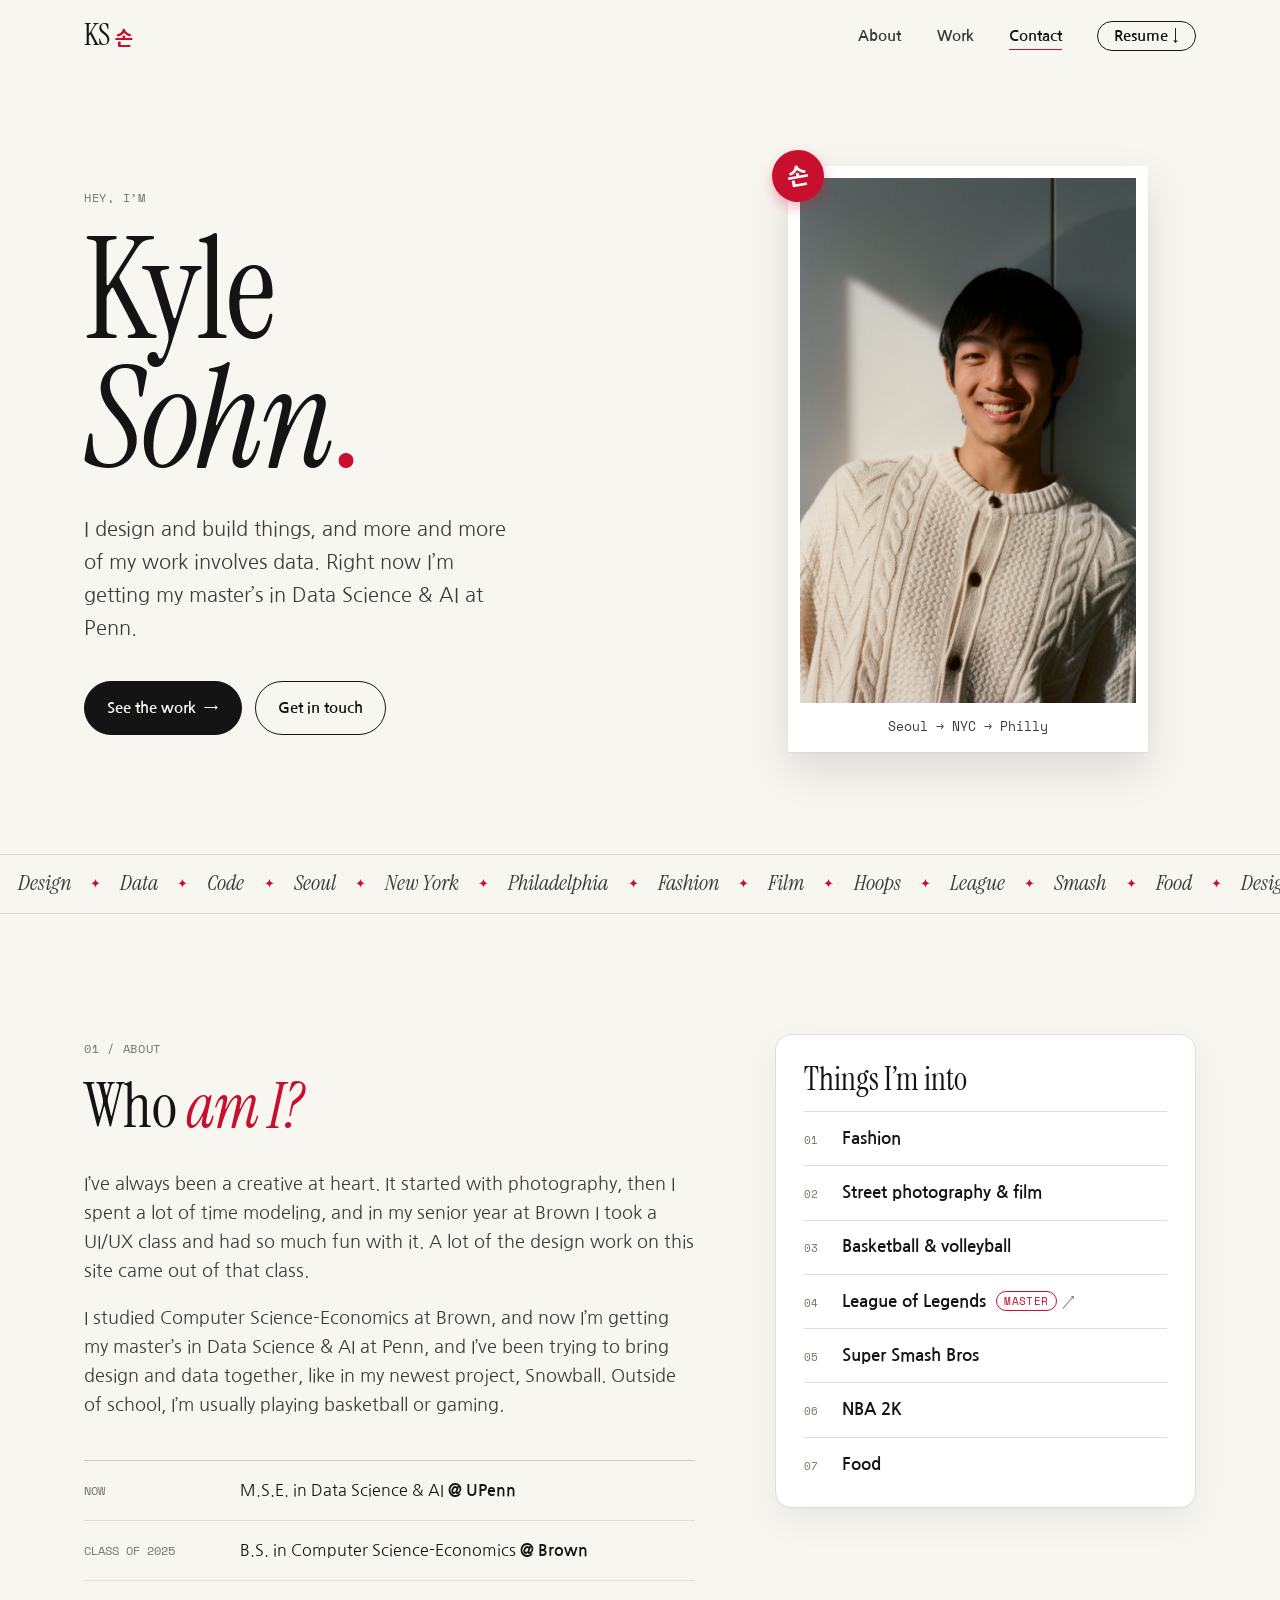
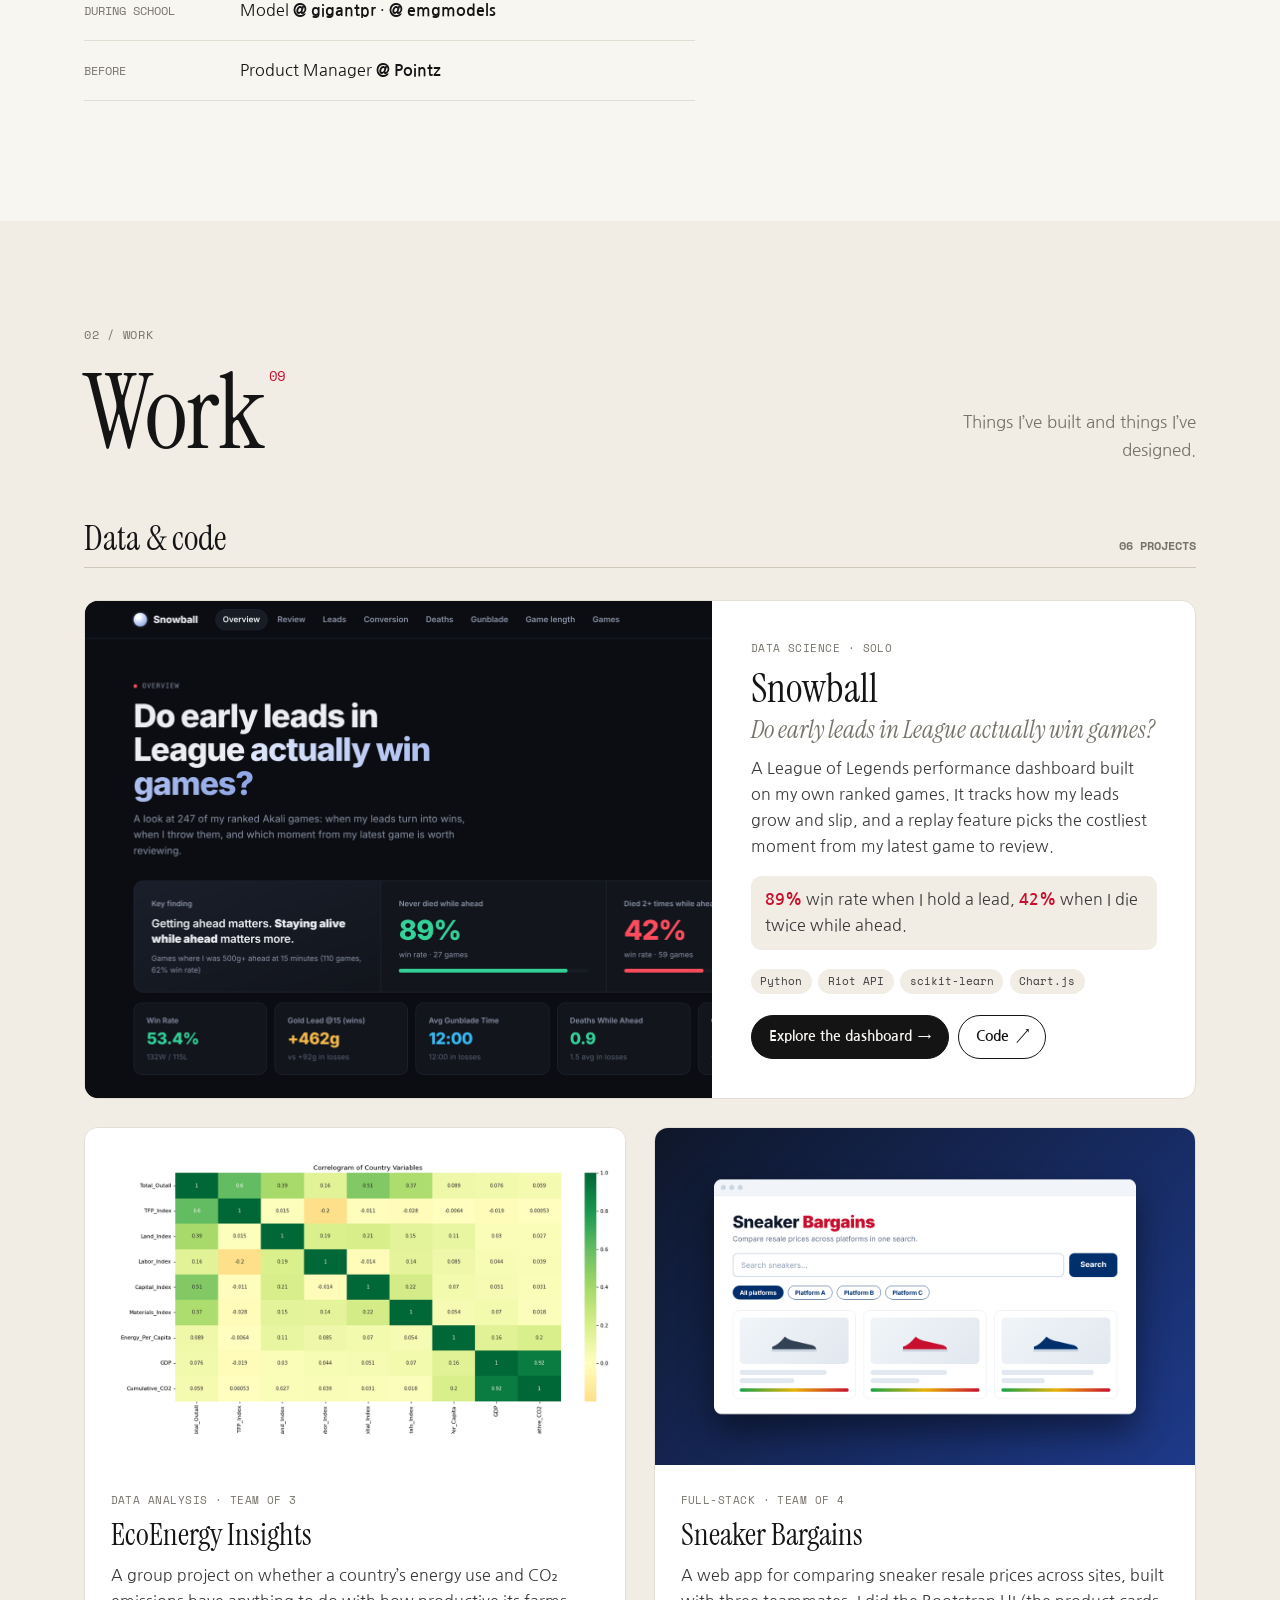
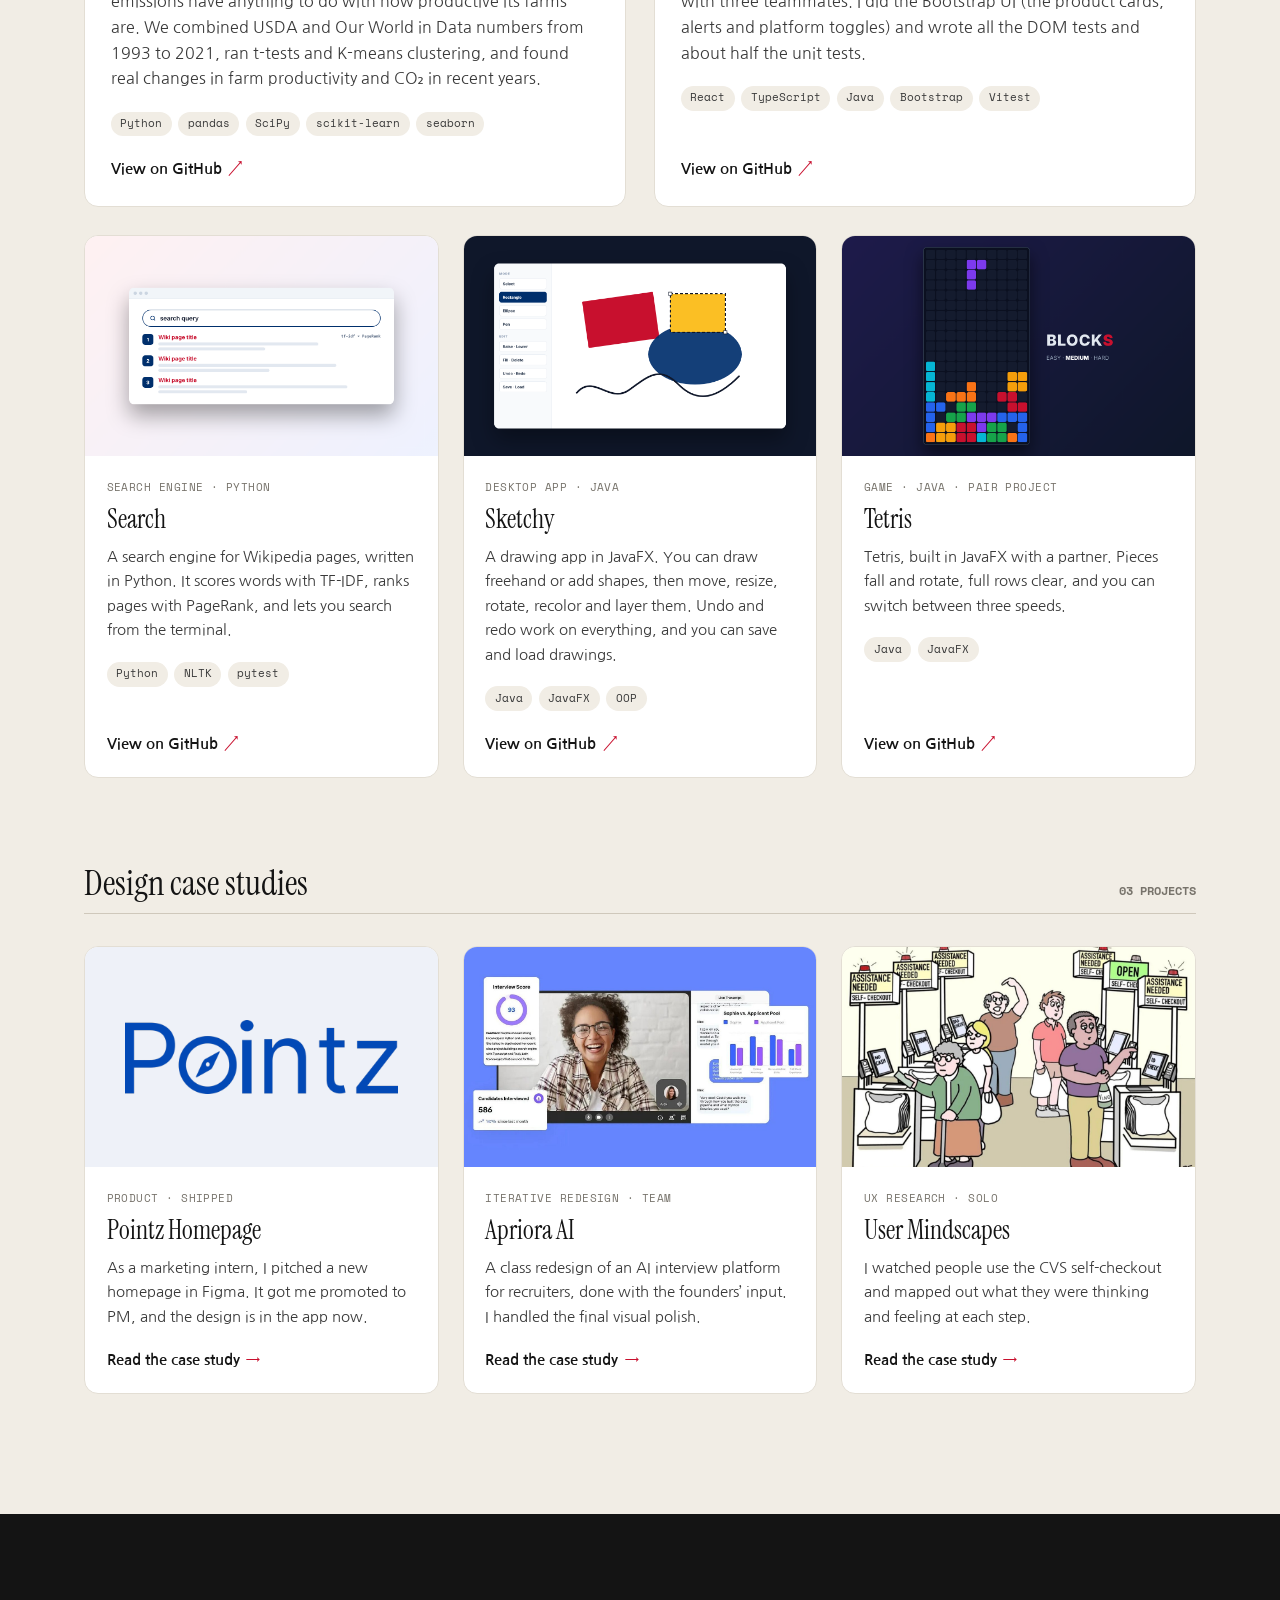
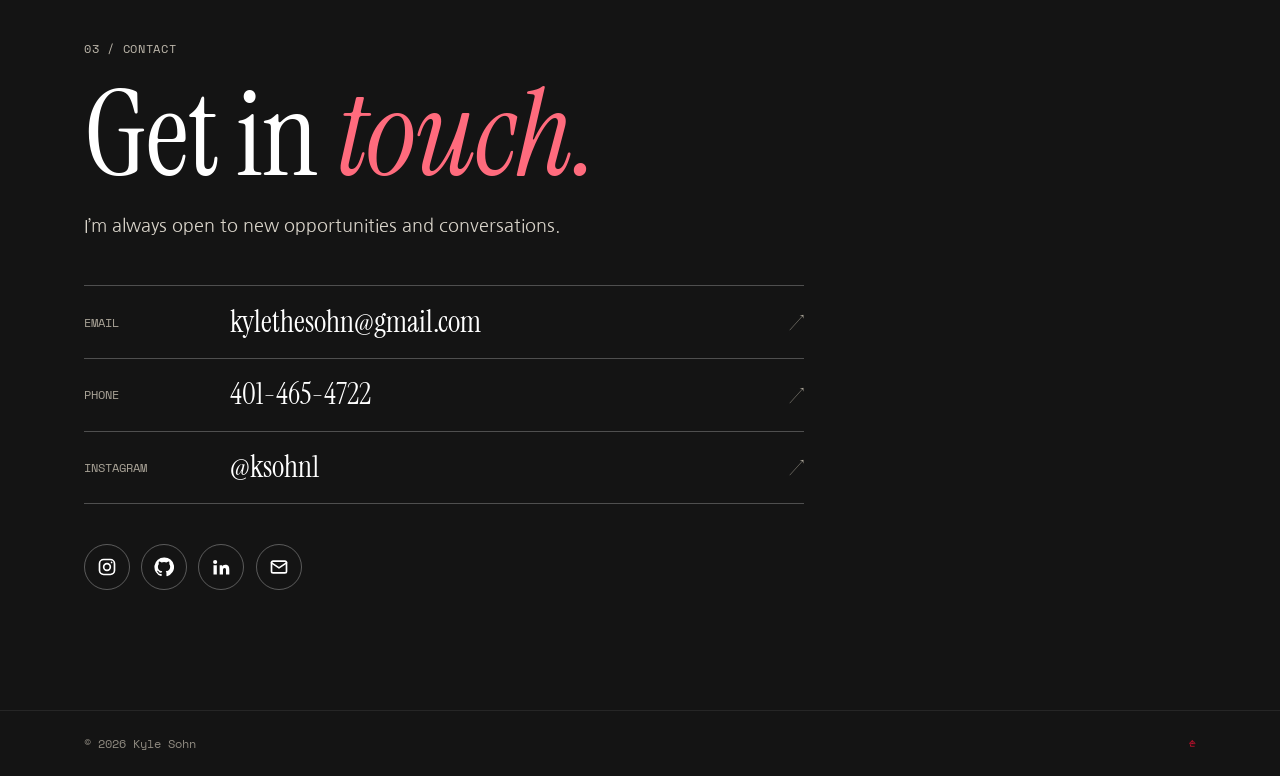
==== commit 0423c677: "Update Snowball card and dashboard" ====
--- a/index.html
+++ b/index.html
@@ -35,10 +35,10 @@
         <div class="hero-copy">
           <span class="mono-label reveal-1">Hey, I’m</span>
           <h1 class="hero-name reveal-1"><span>Kyle</span><span>Sohn<em aria-hidden="true">.</em></span></h1>
-          <p class="hero-line reveal-2">I design things, build things, and lately, dig into data. Right now I’m studying Data Science &amp; AI at Penn.</p>
+          <p class="hero-line reveal-2">I design and build things, and more and more of my work involves data. Right now I’m getting my master’s in Data Science &amp; AI at Penn.</p>
           <div class="hero-actions reveal-3">
             <a href="#work" class="btn btn-primary">See the work <span aria-hidden="true">→</span></a>
-            <a href="#contact" class="btn btn-ghost">Say hi</a>
+            <a href="#contact" class="btn btn-ghost">Get in touch</a>
           </div>
         </div>
         <figure class="polaroid reveal-2">
@@ -59,7 +59,7 @@
           <span class="mono-label">01 / About</span>
           <h2 class="display">Who <em>am I?</em></h2>
           <p>I’ve always been a creative at heart. It started with photography, then I spent a lot of time modeling, and in my senior year at Brown I took a UI/UX class and had so much fun with it. A lot of the design work on this site came out of that class.</p>
-          <p>I studied Computer Science-Economics at Brown, and now I’m getting my master’s in Data Science &amp; AI at Penn, so a lot of my newer projects mix design with data. Outside of school, I’m usually playing basketball or gaming.</p>
+          <p>I studied Computer Science-Economics at Brown, and now I’m getting my master’s in Data Science &amp; AI at Penn, and I’ve been trying to bring design and data together, like in my newest project, Snowball. Outside of school, I’m usually playing basketball or gaming.</p>
 
           <ul class="timeline">
             <li><span class="when">Now</span><span>M.S.E. in Data Science &amp; AI <strong>@ UPenn</strong></span></li>
@@ -88,23 +88,27 @@
       <div class="container">
         <div class="section-head">
           <span class="mono-label">02 / Work</span>
-          <h2 class="display big">Work<sup>10</sup></h2>
+          <h2 class="display big">Work<sup>09</sup></h2>
           <p>Things I’ve built and things I’ve designed.</p>
         </div>
 
         <h3 class="group-title"><span>Data &amp; code</span><small>06 projects</small></h3>
         <div class="project-grid">
-          <article class="project-card featured">
-            <a href="convert/index.html">
-              <div class="project-media dark"><img src="convert/cover.png" alt="CONVERT dashboard summarizing win rate and early-game leads across 162 League of Legends matches" loading="lazy"></div>
-              <div class="project-content">
-                <span class="project-num">Data science · Solo</span>
-                <h3>CONVERT: Why Leads Slip Away</h3>
-                <p>In League of Legends, I kept losing games I was clearly winning early on. So I pulled 162 of my own matches from the game’s public data, tracked how far ahead I was at each point in the game, and built a dashboard and a simple prediction model to see when an early lead actually turns into a win, and when I throw it away.</p>
-                <ul class="tags"><li>Python</li><li>Riot API</li><li>scikit-learn</li><li>Chart.js</li></ul>
-                <span class="project-link">Explore the dashboard <span class="arrow" aria-hidden="true">→</span></span>
-              </div>
-            </a>
+          <article class="project-card featured has-actions">
+            <a class="card-media-link" href="convert/index.html" aria-label="Open the Snowball dashboard">
+              <div class="project-media dark"><img src="convert/cover.png" alt="Snowball dashboard: key finding that held leads win 89% of games vs 42% after dying twice while ahead" loading="lazy"></div>
+            </a>
+            <div class="project-content">
+              <span class="project-num">Data science · Solo</span>
+              <h3><a href="convert/index.html">Snowball<span class="project-sub">Do early leads in League actually win games?</span></a></h3>
+              <p>A League of Legends performance dashboard built on my own ranked games. It tracks how my leads grow and slip, and a replay feature picks the costliest moment from my latest game to review.</p>
+              <p class="card-finding"><strong>89%</strong> win rate when I hold a lead, <strong>42%</strong> when I die twice while ahead.</p>
+              <ul class="tags"><li>Python</li><li>Riot API</li><li>scikit-learn</li><li>Chart.js</li></ul>
+              <div class="card-actions">
+                <a class="btn-sm primary" href="convert/index.html">Explore the dashboard <span aria-hidden="true">→</span></a>
+                <a class="btn-sm" href="https://github.com/curruy123/Snowball" target="_blank" rel="noopener">Code <span aria-hidden="true">↗</span></a>
+              </div>
+            </div>
           </article>
           <article class="project-card">
             <a href="https://github.com/curruy123/EcoEnergy-Insights" target="_blank" rel="noopener">
@@ -170,15 +174,15 @@
           </article>
         </div>
 
-        <h3 class="group-title"><span>Design case studies</span><small>04 projects</small></h3>
-        <div class="project-grid">
-          <article class="project-card">
-            <a href="responsiveredesign.html">
-              <div class="project-media"><img src="responsiveredesign/Asmara Restaurant.jpg" alt="Asmara Restaurant website redesign" loading="lazy"></div>
-              <div class="project-content">
-                <span class="project-num">Responsive web · Shipped</span>
-                <h3>Asmara Restaurant</h3>
-                <p>My friend Nahum’s mom runs an Eritrean restaurant, and the old website didn’t do it justice. I redesigned it, and we launched it.</p>
+        <h3 class="group-title"><span>Design case studies</span><small>03 projects</small></h3>
+        <div class="project-grid three">
+          <article class="project-card">
+            <a href="pointz.html">
+              <div class="project-media contain"><img src="pointz/pointz3.png" alt="Pointz app logo" loading="lazy"></div>
+              <div class="project-content">
+                <span class="project-num">Product · Shipped</span>
+                <h3>Pointz Homepage</h3>
+                <p>As a marketing intern, I pitched a new homepage in Figma. It got me promoted to PM, and the design is in the app now.</p>
                 
                 <span class="project-link">Read the case study <span class="arrow" aria-hidden="true">→</span></span>
               </div>
@@ -203,18 +207,6 @@
                 <span class="project-num">UX research · Solo</span>
                 <h3>User Mindscapes</h3>
                 <p>I watched people use the CVS self-checkout and mapped out what they were thinking and feeling at each step.</p>
-                
-                <span class="project-link">Read the case study <span class="arrow" aria-hidden="true">→</span></span>
-              </div>
-            </a>
-          </article>
-          <article class="project-card">
-            <a href="pointz.html">
-              <div class="project-media contain"><img src="pointz/pointz3.png" alt="Pointz app logo" loading="lazy"></div>
-              <div class="project-content">
-                <span class="project-num">Product · Shipped</span>
-                <h3>Pointz Homepage</h3>
-                <p>As a marketing intern, I pitched a new homepage in Figma. It got me promoted to PM, and the design is in the app now.</p>
                 
                 <span class="project-link">Read the case study <span class="arrow" aria-hidden="true">→</span></span>
               </div>
@@ -230,8 +222,8 @@
       </video>
       <div class="container contact-inner">
         <span class="mono-label light">03 / Contact</span>
-        <h2 class="display huge">Hit me <em>up.</em></h2>
-        <p class="contact-line">Always happy to talk design, data, or basketball.</p>
+        <h2 class="display huge">Get in <em>touch.</em></h2>
+        <p class="contact-line">I’m always open to new opportunities and conversations.</p>
         <ul class="contact-list">
           <li><a href="mailto:kylethesohn@gmail.com"><span class="k">Email</span><span class="v">kylethesohn@gmail.com</span><span class="go" aria-hidden="true">↗</span></a></li>
           <li><a href="tel:+14014654722"><span class="k">Phone</span><span class="v">401-465-4722</span><span class="go" aria-hidden="true">↗</span></a></li>
--- a/site.css
+++ b/site.css
@@ -144,7 +144,7 @@
 .project-media.contain { display: flex; align-items: center; justify-content: center; padding: 2.5rem; background: #eef1f8; }
 .project-media.contain img { object-fit: contain; }
 .project-media.dark { background: #0a0a0e; }
-.project-media.dark img { object-fit: contain; }
+.project-media.dark img { object-fit: cover; object-position: top left; }
 
 .project-content { padding: 1.6rem 1.6rem 1.5rem; display: flex; flex-direction: column; flex: 1; }
 .project-num { font-family: var(--mono); font-size: .7rem; text-transform: uppercase; letter-spacing: .04em; color: var(--muted); margin-bottom: .55rem; }
@@ -229,3 +229,31 @@
   *, *::before, *::after { animation-duration: .001ms !important; animation-iteration-count: 1 !important; transition-duration: .001ms !important; }
   .ticker-track { animation: none; }
 }
+
+.project-sub { display: block; font-style: italic; font-size: .62em; color: var(--muted); margin-top: .35rem; line-height: 1.2; }
+
+
+/* Card with more than one link */
+.project-card.has-actions { display: grid; grid-template-columns: 1.3fr 1fr; }
+.has-actions .card-media-link { display: block; height: 100%; }
+.has-actions .project-media { height: 100%; }
+.has-actions .project-content { padding: 2.4rem; justify-content: center; }
+.has-actions h3 a { text-decoration: none; }
+.has-actions h3 a:hover { color: var(--red); }
+.card-finding { font-size: .95rem; color: var(--ink-2); background: var(--paper-2); border-radius: 10px; padding: .7rem .9rem; margin: -.2rem 0 1.2rem; }
+.card-finding strong { color: var(--red); }
+.card-actions { display: flex; flex-wrap: wrap; gap: .6rem; margin-top: auto; }
+.btn-sm { display: inline-flex; align-items: center; gap: .4rem; padding: .6rem 1.05rem; border-radius: 999px; border: 1px solid var(--ink); font-weight: 700; font-size: .88rem; text-decoration: none; color: var(--ink); transition: background .2s, color .2s, transform .2s var(--ease); }
+.btn-sm:hover { transform: translateY(-2px); background: var(--ink); color: var(--paper); }
+.btn-sm.primary { background: var(--ink); color: var(--paper); }
+.btn-sm.primary:hover { background: var(--red); border-color: var(--red); }
+@media (max-width: 760px) {
+  .project-card.has-actions { display: flex; flex-direction: column; }
+  .has-actions .project-media { aspect-ratio: 16 / 10; height: auto; }
+  .has-actions .project-content { padding: 1.6rem; }
+}
+/* The generic card rules style every link inside a card; undo that for multi-link cards */
+.project-card.has-actions a { height: auto; grid-template-columns: none; }
+.project-card.has-actions .card-media-link { display: block; height: 100%; }
+.project-card.has-actions h3 a { display: block; color: inherit; }
+.project-card.has-actions .btn-sm { display: inline-flex; flex-direction: row; }
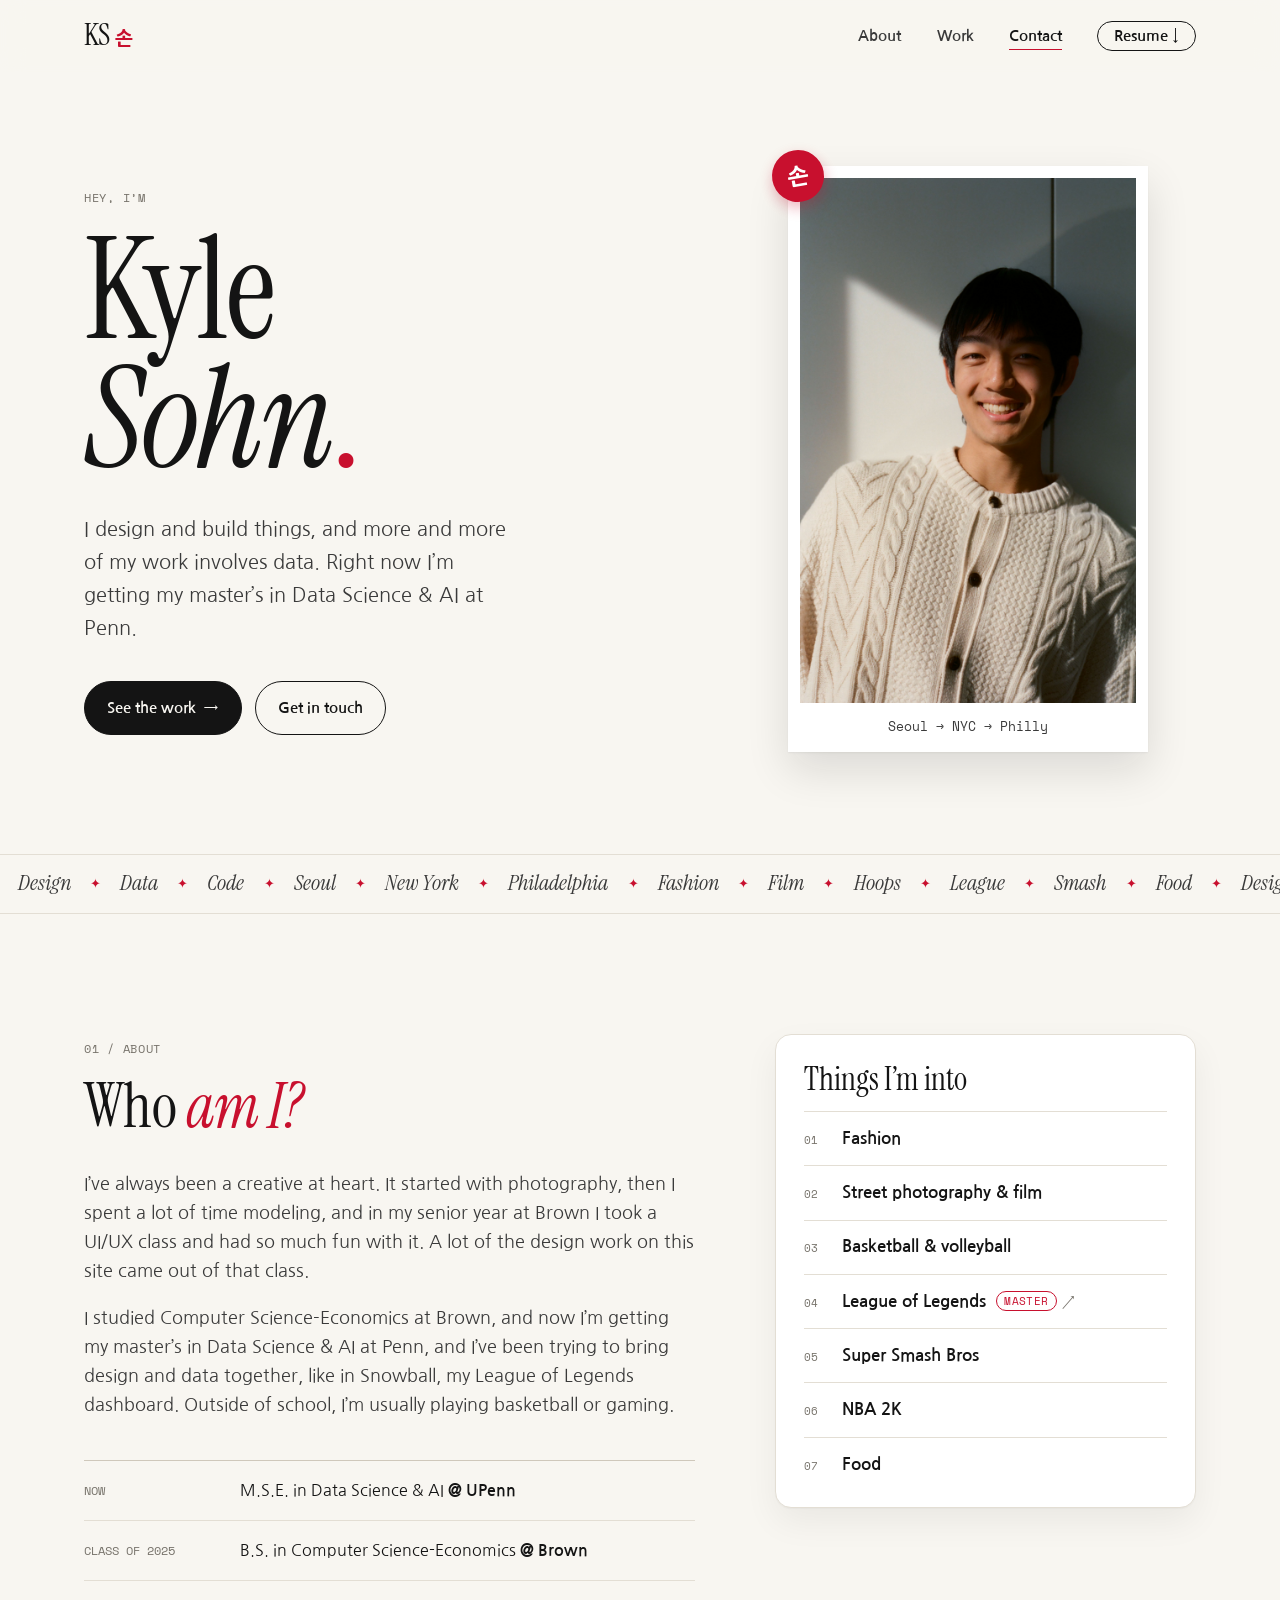
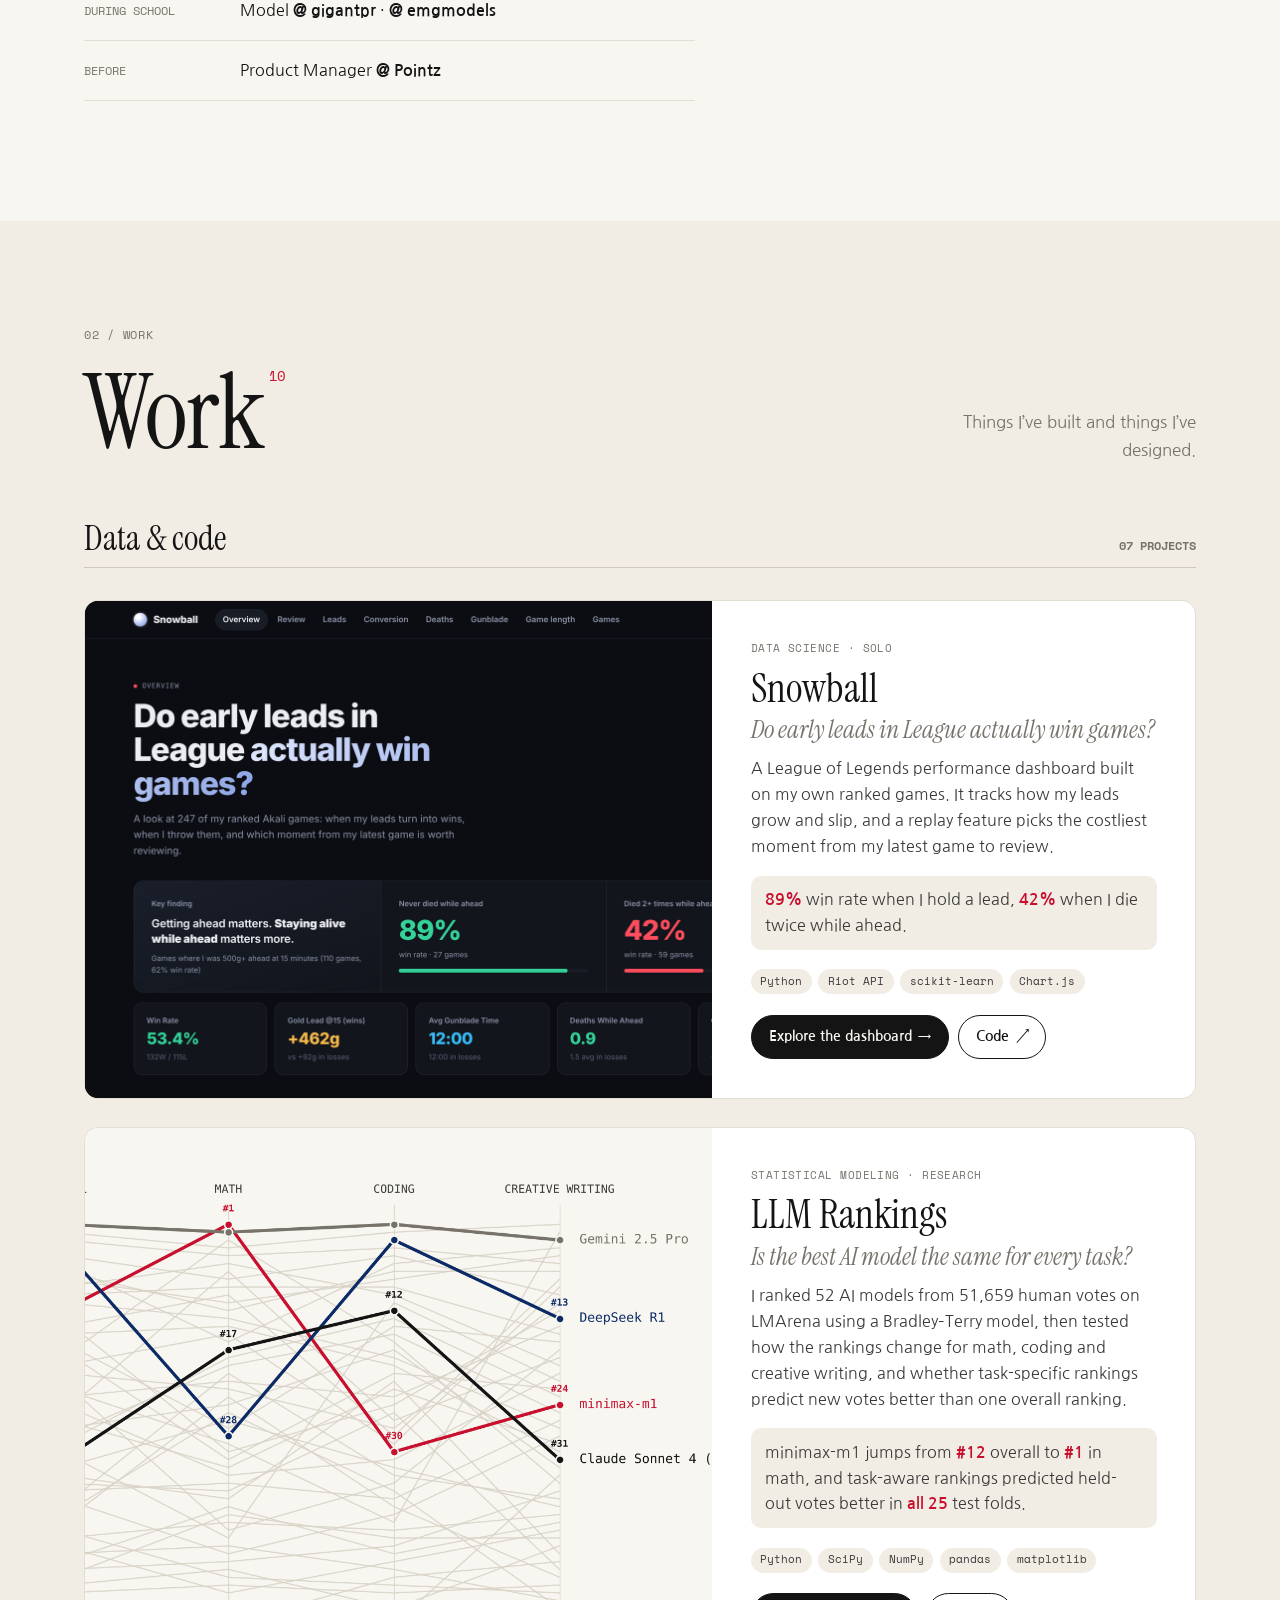
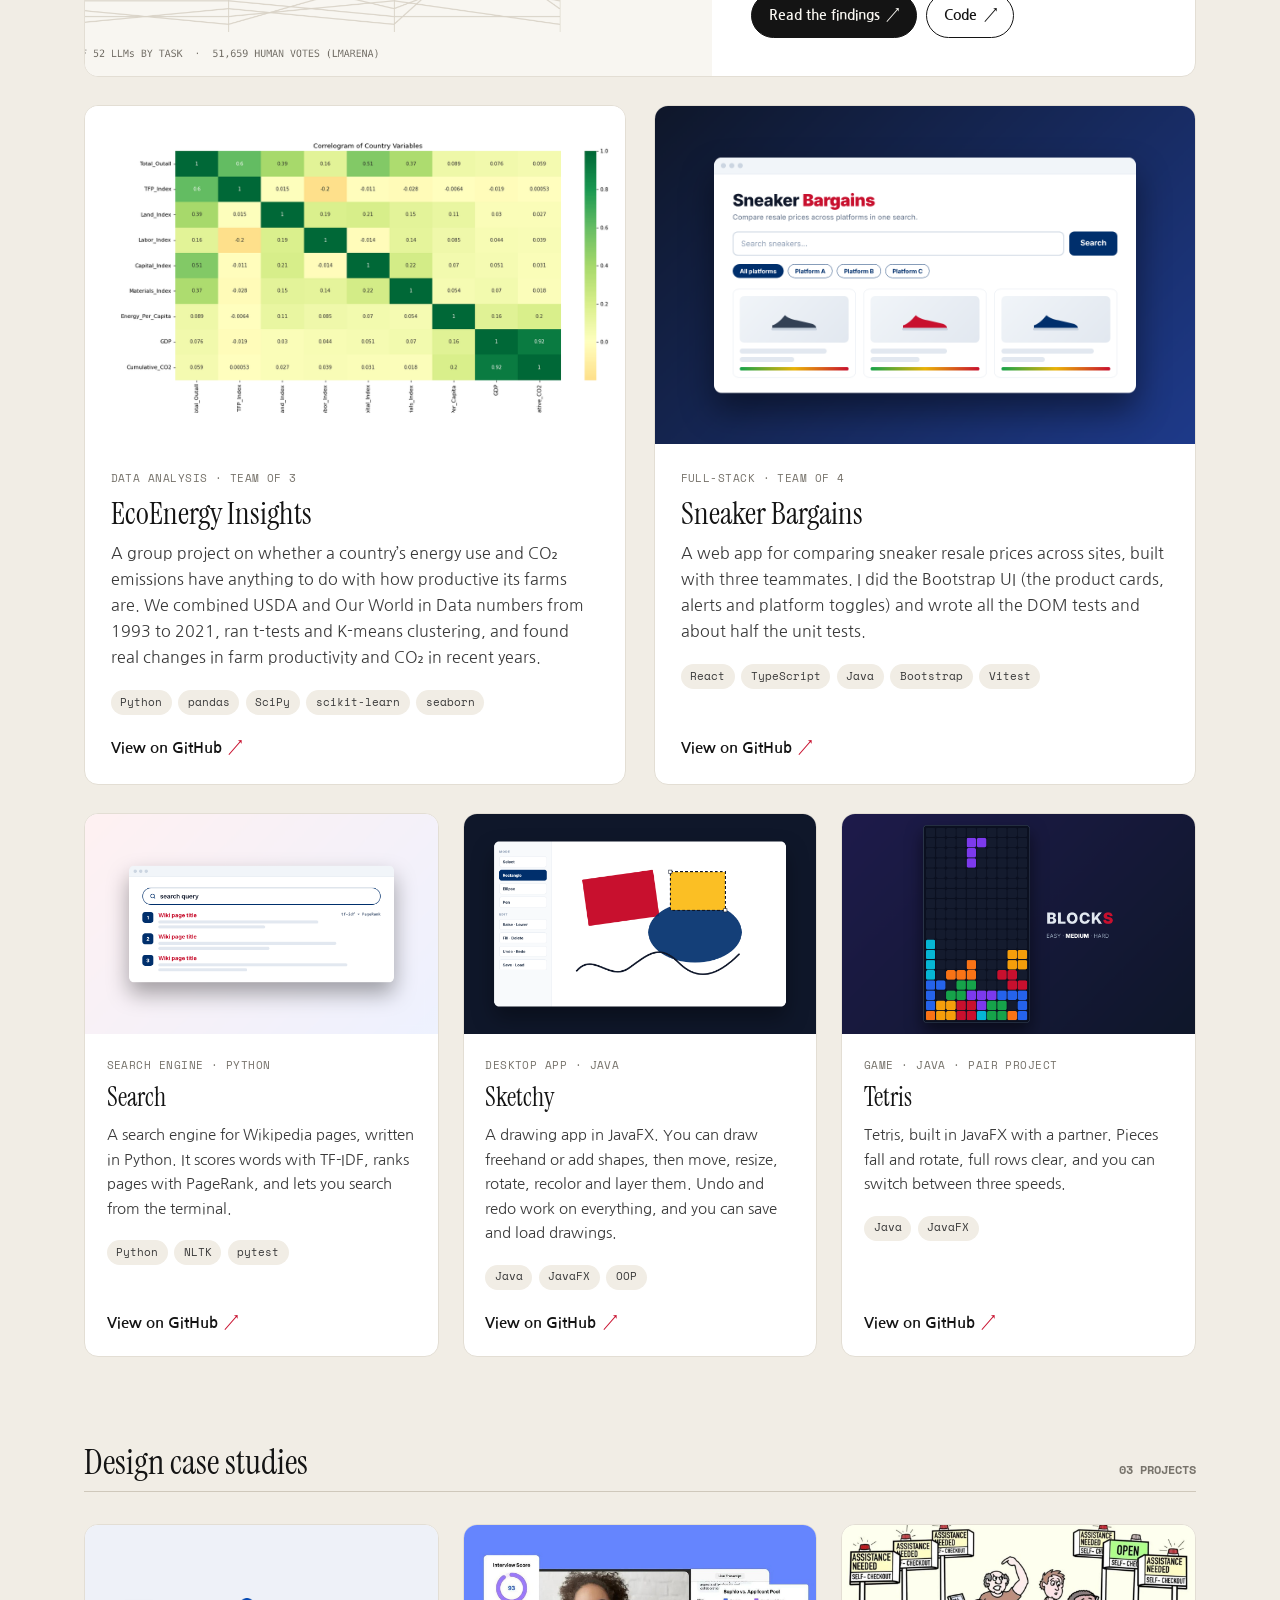
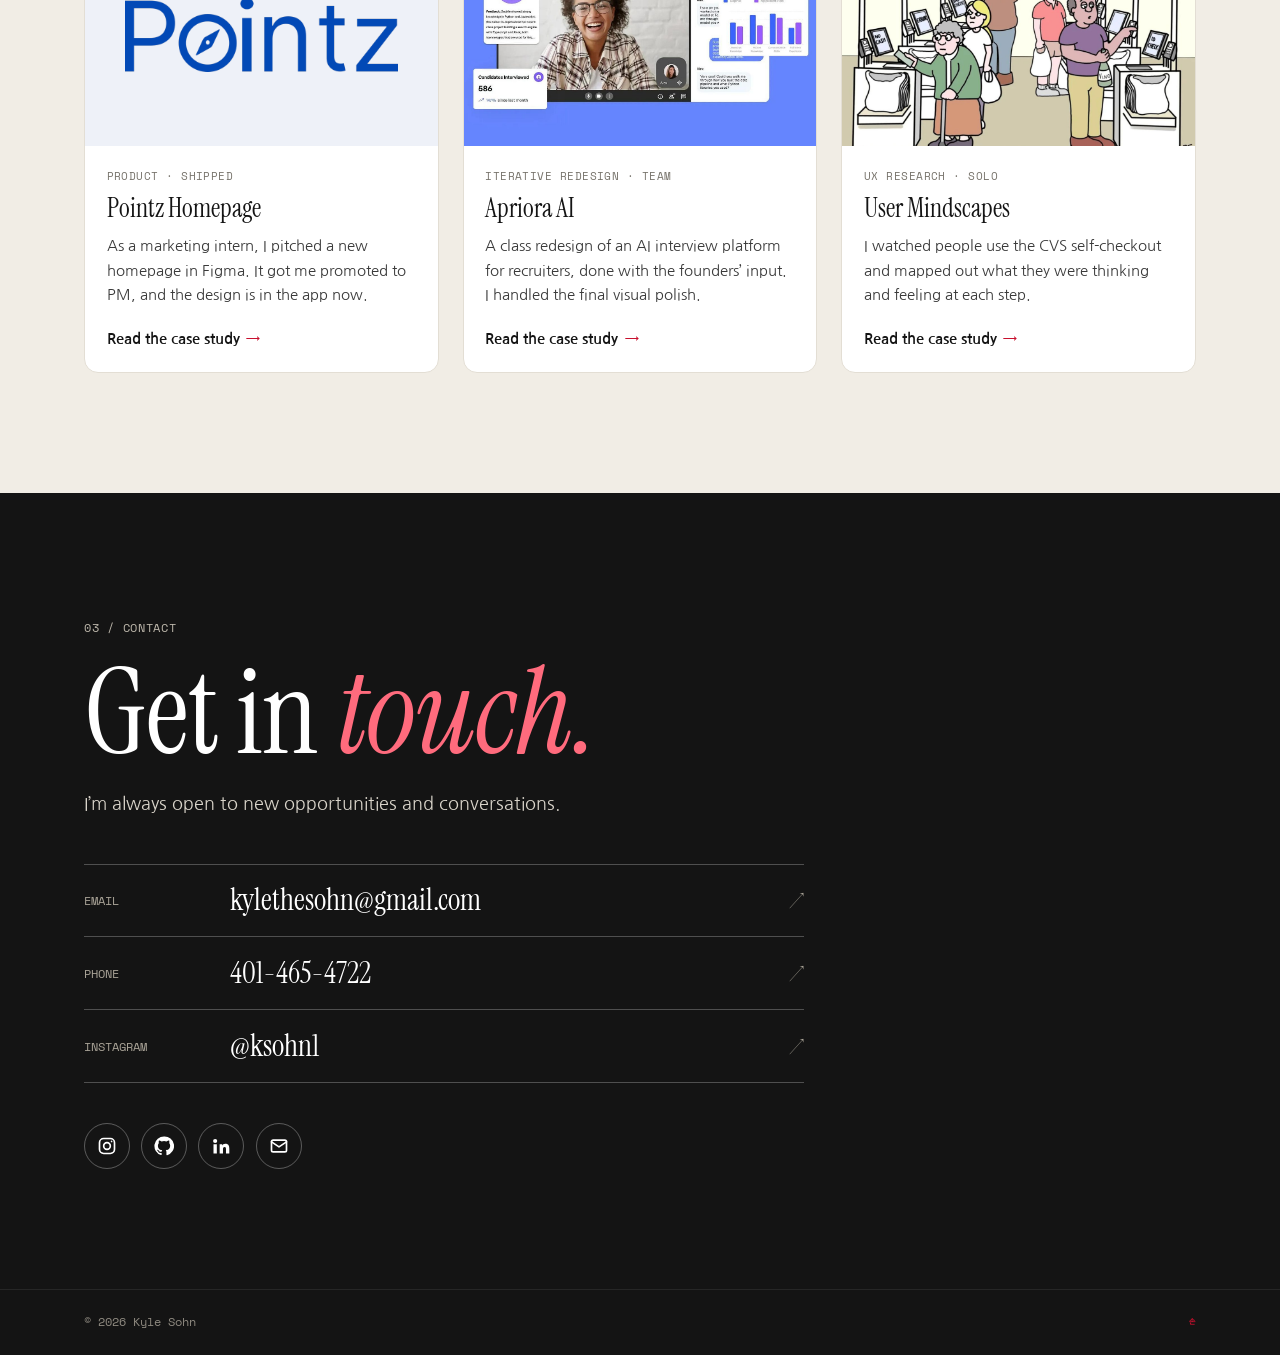
==== commit e6cdb513: "Add LLM Rankings project card" ====
--- a/index.html
+++ b/index.html
@@ -59,7 +59,7 @@
           <span class="mono-label">01 / About</span>
           <h2 class="display">Who <em>am I?</em></h2>
           <p>I’ve always been a creative at heart. It started with photography, then I spent a lot of time modeling, and in my senior year at Brown I took a UI/UX class and had so much fun with it. A lot of the design work on this site came out of that class.</p>
-          <p>I studied Computer Science-Economics at Brown, and now I’m getting my master’s in Data Science &amp; AI at Penn, and I’ve been trying to bring design and data together, like in my newest project, Snowball. Outside of school, I’m usually playing basketball or gaming.</p>
+          <p>I studied Computer Science-Economics at Brown, and now I’m getting my master’s in Data Science &amp; AI at Penn, and I’ve been trying to bring design and data together, like in Snowball, my League of Legends dashboard. Outside of school, I’m usually playing basketball or gaming.</p>
 
           <ul class="timeline">
             <li><span class="when">Now</span><span>M.S.E. in Data Science &amp; AI <strong>@ UPenn</strong></span></li>
@@ -88,11 +88,11 @@
       <div class="container">
         <div class="section-head">
           <span class="mono-label">02 / Work</span>
-          <h2 class="display big">Work<sup>09</sup></h2>
+          <h2 class="display big">Work<sup>10</sup></h2>
           <p>Things I’ve built and things I’ve designed.</p>
         </div>
 
-        <h3 class="group-title"><span>Data &amp; code</span><small>06 projects</small></h3>
+        <h3 class="group-title"><span>Data &amp; code</span><small>07 projects</small></h3>
         <div class="project-grid">
           <article class="project-card featured has-actions">
             <a class="card-media-link" href="convert/index.html" aria-label="Open the Snowball dashboard">
@@ -107,6 +107,22 @@
               <div class="card-actions">
                 <a class="btn-sm primary" href="convert/index.html">Explore the dashboard <span aria-hidden="true">→</span></a>
                 <a class="btn-sm" href="https://github.com/curruy123/Snowball" target="_blank" rel="noopener">Code <span aria-hidden="true">↗</span></a>
+              </div>
+            </div>
+          </article>
+          <article class="project-card featured has-actions">
+            <a class="card-media-link" href="https://github.com/curruy123/LLMrankings" target="_blank" rel="noopener" aria-label="Open the LLM Rankings code on GitHub">
+              <div class="project-media"><img src="projects/llm-rankings.png" alt="Chart of 52 LLMs' ranks overall and in math, coding and creative writing; minimax-m1 jumps from #12 overall to #1 in math" loading="lazy"></div>
+            </a>
+            <div class="project-content">
+              <span class="project-num">Statistical modeling · Research</span>
+              <h3><a href="https://github.com/curruy123/LLMrankings" target="_blank" rel="noopener">LLM Rankings<span class="project-sub">Is the best AI model the same for every task?</span></a></h3>
+              <p>I ranked 52 AI models from 51,659 human votes on LMArena using a Bradley–Terry model, then tested how the rankings change for math, coding and creative writing, and whether task-specific rankings predict new votes better than one overall ranking.</p>
+              <p class="card-finding">minimax-m1 jumps from <strong>#12</strong> overall to <strong>#1</strong> in math, and task-aware rankings predicted held-out votes better in <strong>all 25</strong> test folds.</p>
+              <ul class="tags"><li>Python</li><li>SciPy</li><li>NumPy</li><li>pandas</li><li>matplotlib</li></ul>
+              <div class="card-actions">
+                <a class="btn-sm primary" href="https://github.com/curruy123/LLMrankings/blob/main/05_research_summary.md" target="_blank" rel="noopener">Read the findings <span aria-hidden="true">↗</span></a>
+                <a class="btn-sm" href="https://github.com/curruy123/LLMrankings" target="_blank" rel="noopener">Code <span aria-hidden="true">↗</span></a>
               </div>
             </div>
           </article>
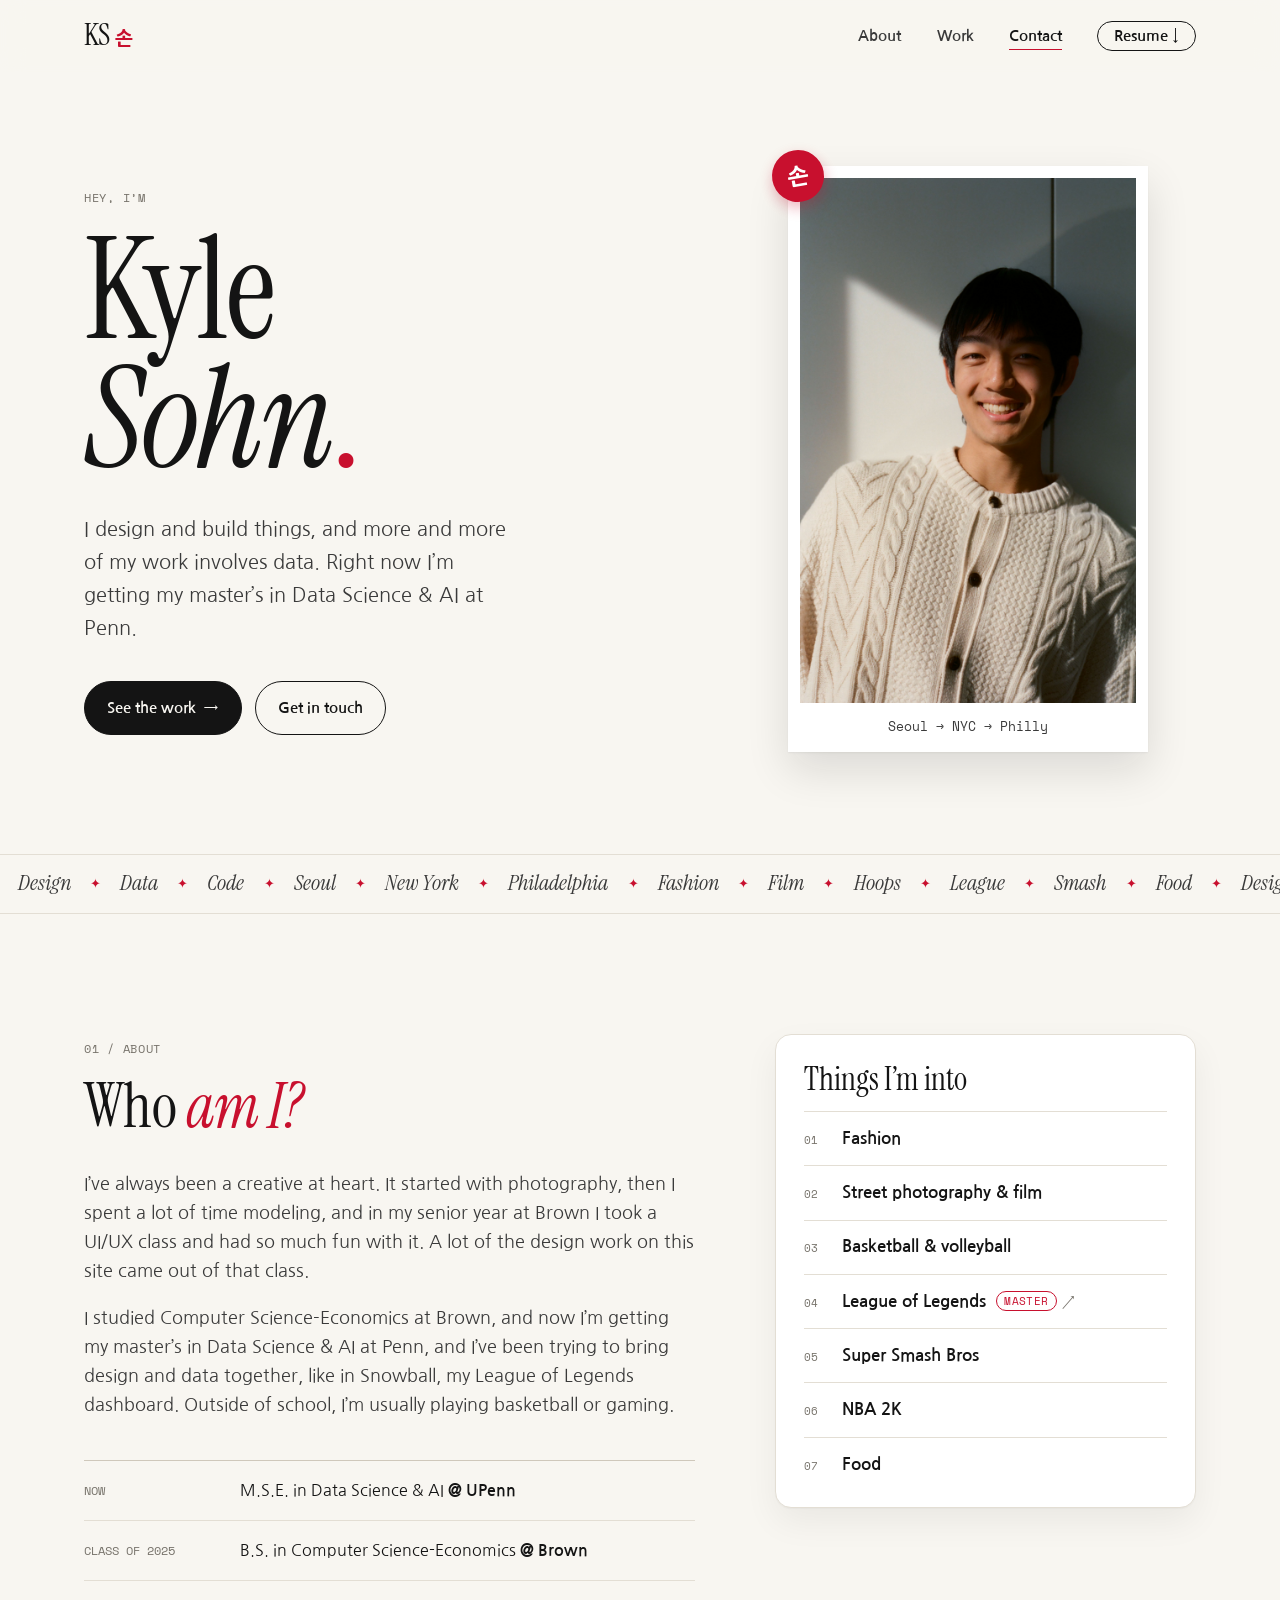
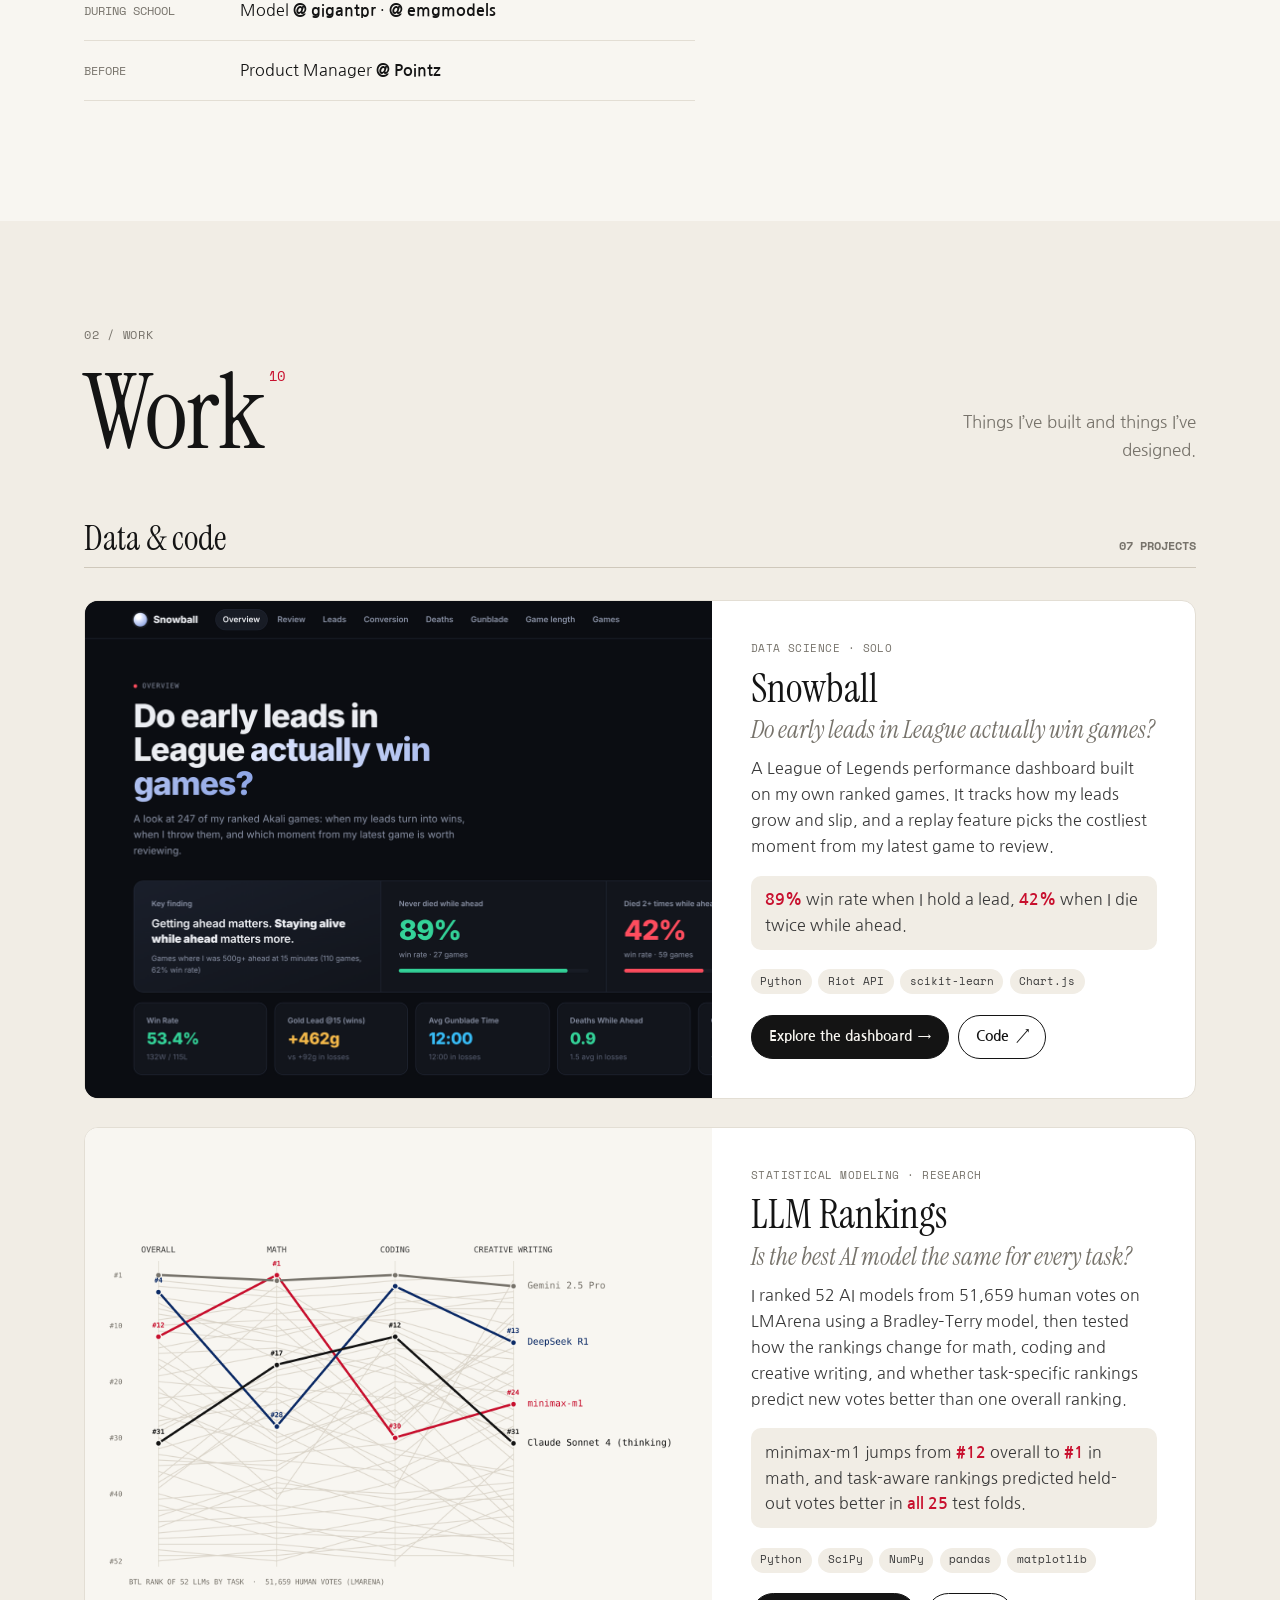
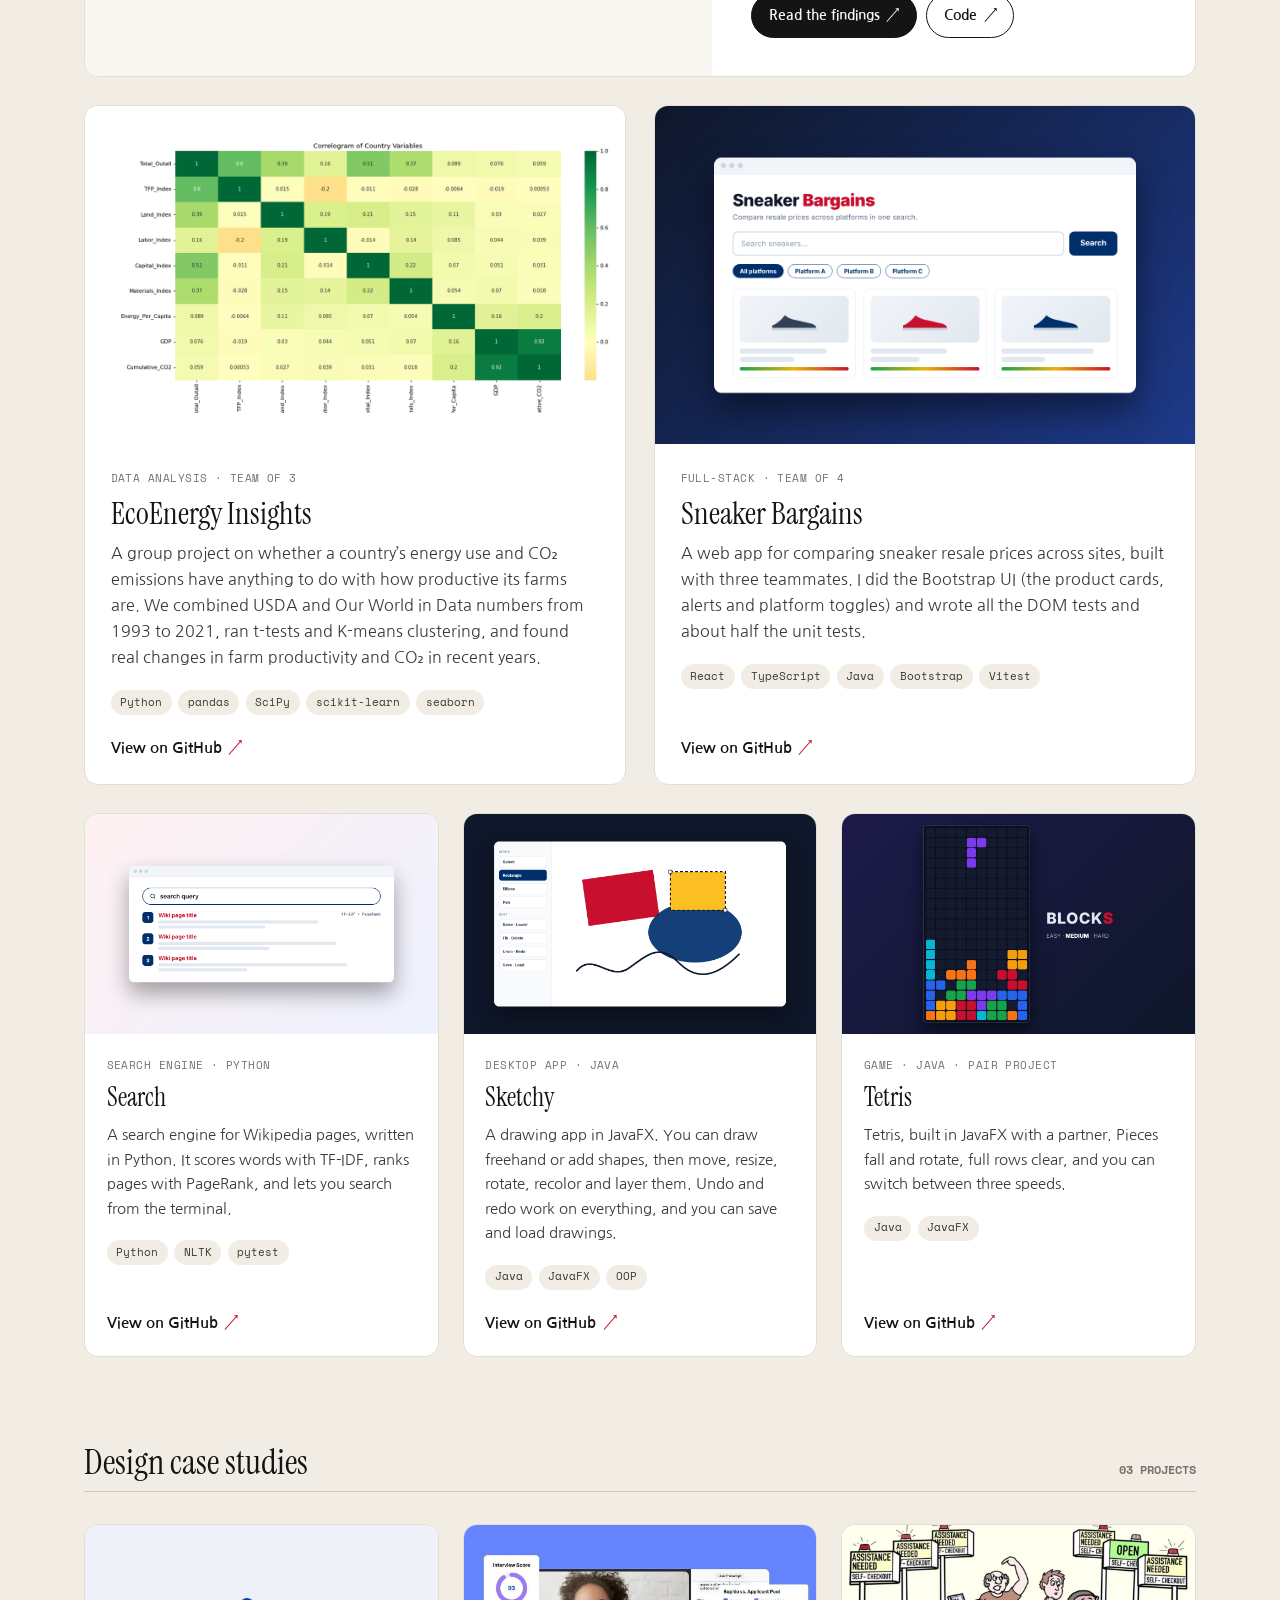
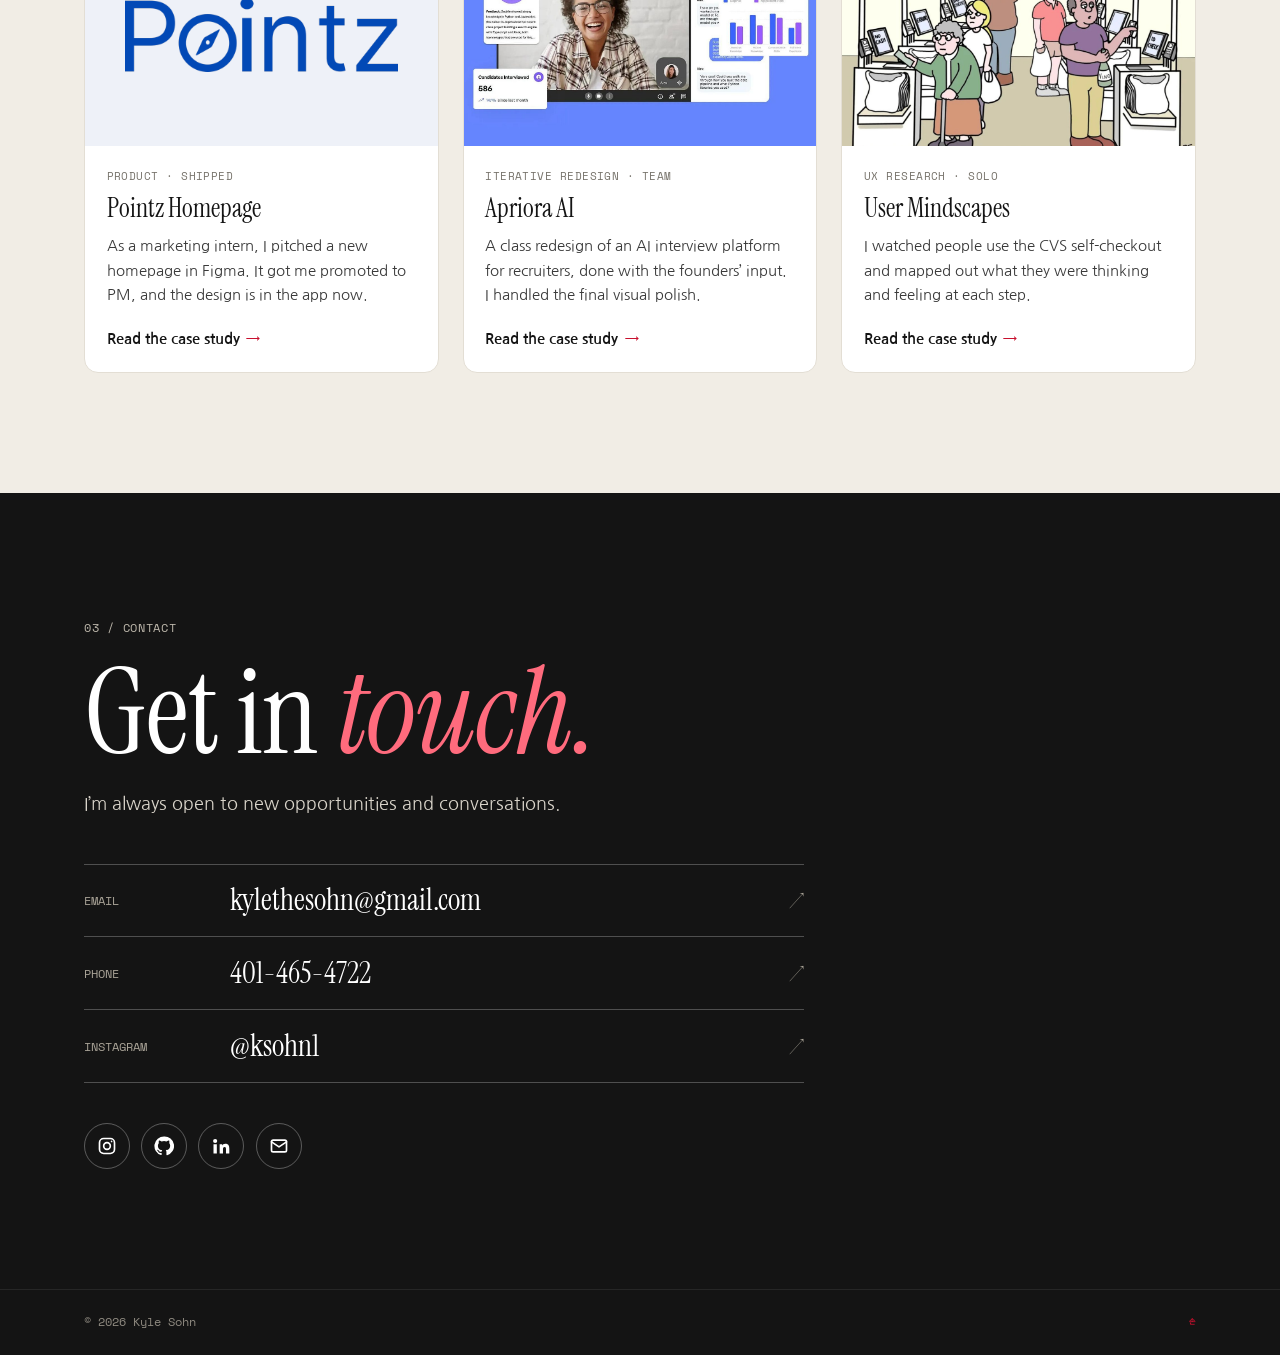
==== commit 705fab14: "Fit LLM Rankings chart inside its card" ====
--- a/index.html
+++ b/index.html
@@ -112,7 +112,7 @@
           </article>
           <article class="project-card featured has-actions">
             <a class="card-media-link" href="https://github.com/curruy123/LLMrankings" target="_blank" rel="noopener" aria-label="Open the LLM Rankings code on GitHub">
-              <div class="project-media"><img src="projects/llm-rankings.png" alt="Chart of 52 LLMs' ranks overall and in math, coding and creative writing; minimax-m1 jumps from #12 overall to #1 in math" loading="lazy"></div>
+              <div class="project-media chart"><img src="projects/llm-rankings.png" alt="Chart of 52 LLMs' ranks overall and in math, coding and creative writing; minimax-m1 jumps from #12 overall to #1 in math" loading="lazy"></div>
             </a>
             <div class="project-content">
               <span class="project-num">Statistical modeling · Research</span>
--- a/site.css
+++ b/site.css
@@ -144,6 +144,8 @@
 .project-media.contain { display: flex; align-items: center; justify-content: center; padding: 2.5rem; background: #eef1f8; }
 .project-media.contain img { object-fit: contain; }
 .project-media.dark { background: #0a0a0e; }
+.project-media.chart { background: var(--paper); display: flex; align-items: center; }
+.project-media.chart img { object-fit: contain; }
 .project-media.dark img { object-fit: cover; object-position: top left; }
 
 .project-content { padding: 1.6rem 1.6rem 1.5rem; display: flex; flex-direction: column; flex: 1; }
